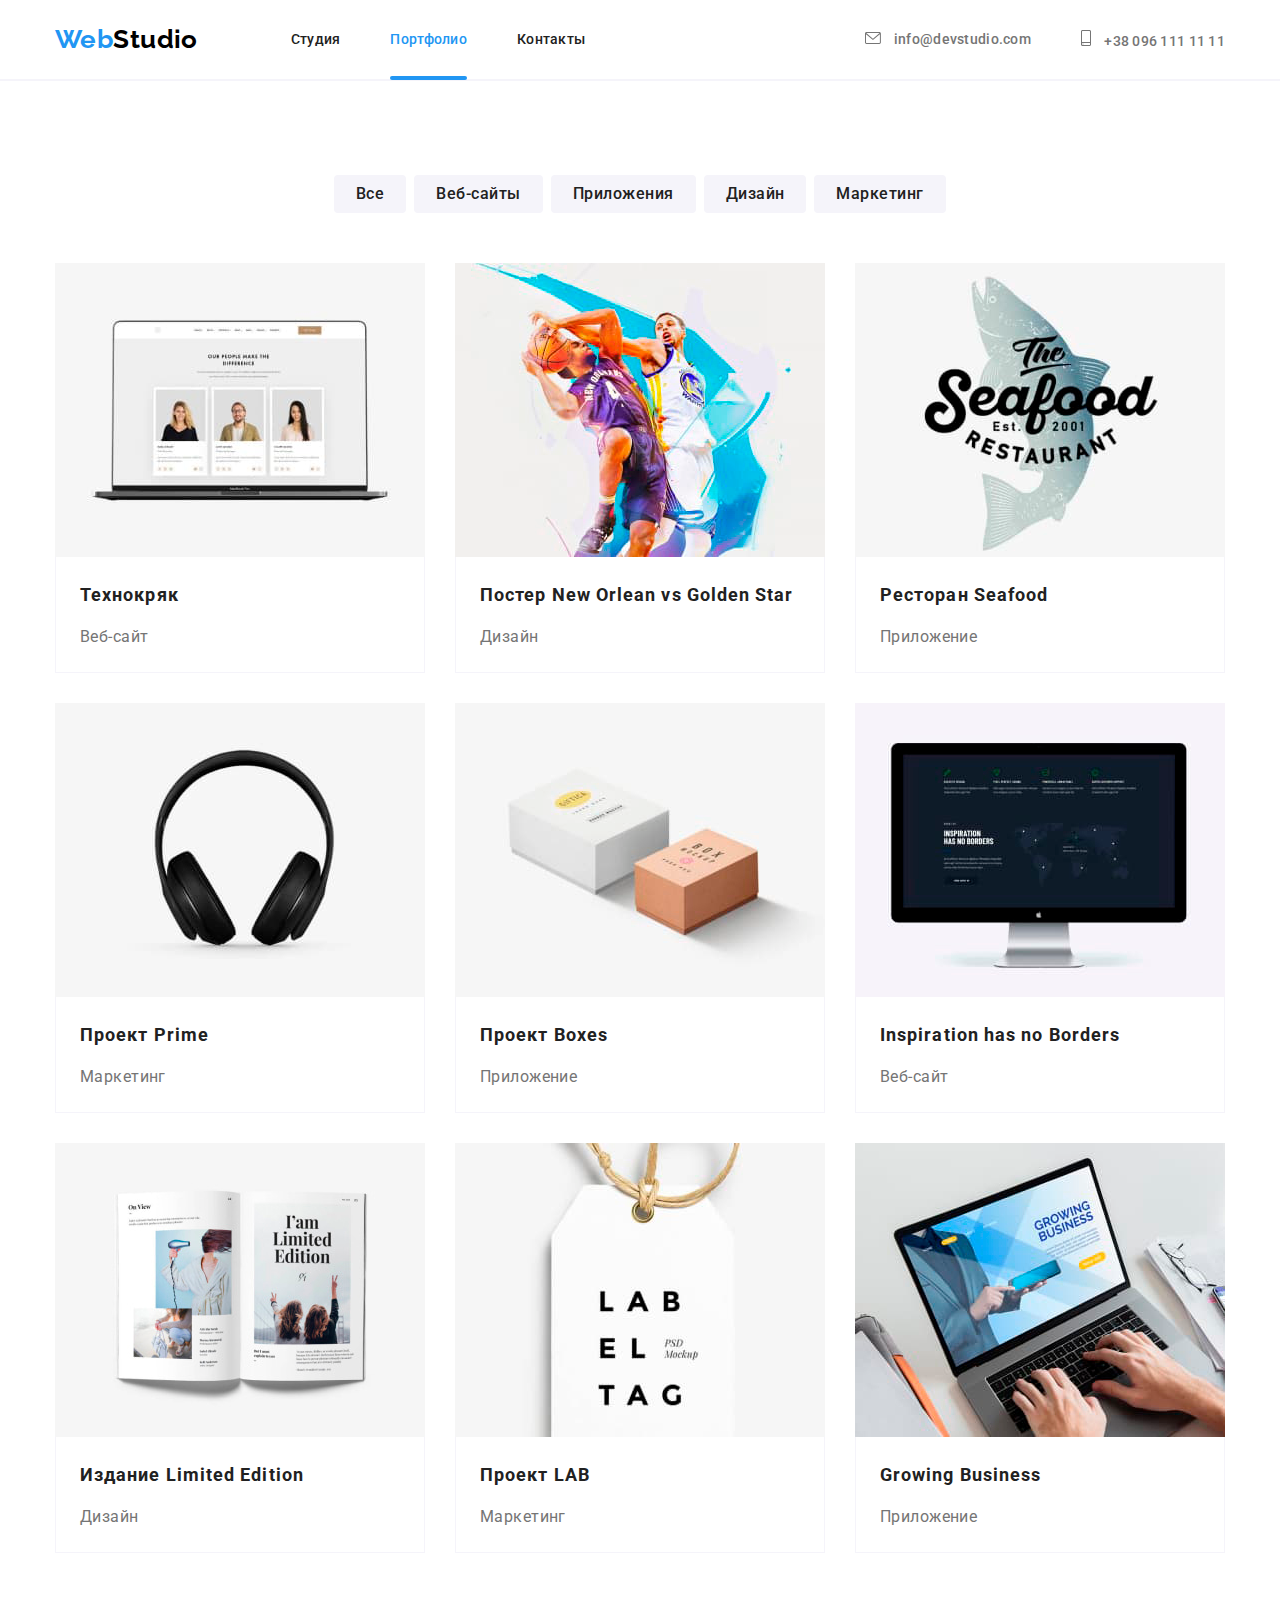
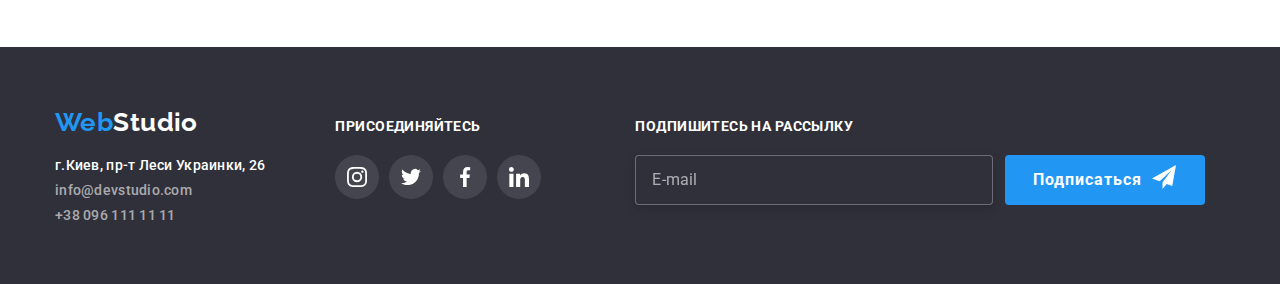
==== portfolio.html @ be06fb8c "end6-start7" ====
<!DOCTYPE html>
<html lang="ru">
<head>
    <meta charset="UTF-8">
    <meta http-equiv="X-UA-Compatible" content="IE=edge">
    <meta name="viewport" content="width=device-width, initial-scale=1.0">
    <title>WebStudio</title>
    <link rel="stylesheet"
        href="https://fonts.googleapis.com/css2?family=Raleway:wght@700&family=Roboto:wght@400;500;700;900&display=swap">
    <link rel="stylesheet"
        href="https://cdnjs.cloudflare.com/ajax/libs/modern-normalize/1.1.0/modern-normalize.min.css">
    <link rel="stylesheet" href="./css/styles.css">
</head>

<body>
    <header class="page-header">
        <div class="main-nav">
            <nav>
                <!--Логотип-->
                <a class="logo" lang="en" href="/"><span>Web</span>Studio</a>
                <!--Меню-->
                <ul class="site-nav">
                    <li class="nav-item"><a href="./index.html" class="link">Студия</a></li>
                    <li class="nav-item"><a href="" class="link current">Портфолио</a></li>
                    <li class="nav-item"><a href="" class="link">Контакты</a></li>
                </ul>
            </nav>
            <!--Контакты-->
            <ul class="contact nav">
                <li class="item">
                    <a lang="en" href="mailto:info@devstudio.com" class="link">
                        <svg class="header-icon">
                            <use href="./images/icons.svg#icon-envelope"></use>
    
                        </svg>
                        info@devstudio.com
                    </a>
                </li>
                <li class="item">
                    <a href="tel:+380961111111" class="link">
                        <svg class="header-icon tel">
                            <use href="./images/icons.svg#icon-smartphone"></use>
                        </svg>
                        +38 096 111 11 11
                    </a>
                </li>
            </ul>
        </div>
    </header>

    <main>
        <h1 class="visually-hidden">Наши проекты</h1>
        <!--Кнопки фильтра-->
        <section class="section" >
            <div class="container">  
                <ul class="filter">
                    <li class="filter-item"><button type="button" class="button secondary">Все</button></li>
                    <li class="filter-item"><button type="button" class="button secondary">Веб-сайты</button></li>
                    <li class="filter-item"><button type="button" class="button secondary">Приложения</button></li>
                    <li class="filter-item"><button type="button" class="button secondary">Дизайн</button></li>
                    <li class="filter-item"><button type="button" class="button secondary">Маркетинг</button></li>
                </ul>
                
            <!--Портфолио-->
                    <ul class="portfolio">
                        <li class="portfolio-item">
                            <a class="card-link">
                                <div class="portfolio-thumb">
                                    <img src="./images/img-card-people.jpg" alt="Ноутбук с фотографиями" width="370">
                                    <p class="backdrop-text">Технокряк это современная площадка распространения коронавируса. Компании используют эту платформу для цифрового
                                    шпионажа и атак на защищённые сервера конкурентов.</p>
                                </div>
                                <div class="portfolio-meta">
                                    <h2>Технокряк</h2>
                                    <p class="meta-text">Веб-сайт</p>
                                </div>
                            </a>
                        </li>
                        <li class="portfolio-item">
                            <a class="card-link">
                                <div class="portfolio-thumb">
                                    <img src="./images/img-card-sport.jpg" alt="Постер с баскетболистами" width="370">
                                    <p class="backdrop-text">Технокряк это современная площадка распространения коронавируса. Компании используют эту
                                        платформу для цифрового
                                        шпионажа и атак на защищённые сервера конкурентов.</p>
                                </div>
                                <div class="portfolio-meta">
                                    <h2>Постер New Orlean vs Golden Star</h2>
                                    <p class="meta-text">Дизайн</p>
                                </div>
                            </a>
                        </li>
                        <li class="portfolio-item">
                            <a class="card-link">
                                <div class="portfolio-thumb">
                                    <img src="./images/img-card-fish.jpg" alt="Крупная рыба" width="370">
                                    <p class="backdrop-text">Технокряк это современная площадка распространения коронавируса. Компании
                                        используют эту
                                        платформу для цифрового
                                        шпионажа и атак на защищённые сервера конкурентов.</p>
                                </div>
                                <div class="portfolio-meta">
                                    <h2>Ресторан Seafood</h2>
                                    <p class="meta-text">Приложение</p>
                                </div>
                            </a>
                        </li>
                        <li class="portfolio-item">
                            <a class="card-link">
                                <div class="portfolio-thumb">
                                    <img src="./images/img-card-headphones.jpg" alt="Наушники" width="370">
                                    <p class="backdrop-text">Технокряк это современная площадка распространения коронавируса. Компании
                                        используют эту
                                        платформу для цифрового
                                        шпионажа и атак на защищённые сервера конкурентов.</p>
                                </div>
                                <div class="portfolio-meta">
                                    <h2>Проект Prime</h2>
                                    <p class="meta-text">Маркетинг</p>
                                </div>
                            </a>
                        </li>
                        <li class="portfolio-item">
                            <a class="card-link">
                                <div class="portfolio-thumb">
                                    <img src="./images/img-card-box.jpg" alt="Две коробки" width="370">
                                    <p class="backdrop-text">Технокряк это современная площадка распространения коронавируса. Компании
                                        используют эту
                                        платформу для цифрового
                                        шпионажа и атак на защищённые сервера конкурентов.</p>
                                </div>
                                <div class="portfolio-meta">
                                    <h2>Проект Boxes</h2>
                                    <p class="meta-text">Приложение</p>
                                </div>
                            </a>
                        </li>
                        <li class="portfolio-item">
                            <a class="card-link">
                                <div class="portfolio-thumb">
                                    <img src="./images/img-card-monitor.jpg" alt="Монитор" width="370">
                                    <p class="backdrop-text">Технокряк это современная площадка распространения коронавируса. Компании
                                        используют эту
                                        платформу для цифрового
                                        шпионажа и атак на защищённые сервера конкурентов.</p>
                                </div>
                                <div class="portfolio-meta">
                                    <h2>Inspiration has no Borders</h2>
                                    <p class="meta-text">Веб-сайт</p>
                                </div>
                            </a>
                        </li>
                        <li class="portfolio-item">
                            <a class="card-link">
                                <div class="portfolio-thumb">
                                    <img src="./images/img-card-book.jpg" alt="Открытый журнал" width="370">
                                    <p class="backdrop-text">Технокряк это современная площадка распространения коронавируса. Компании
                                        используют эту
                                        платформу для цифрового
                                        шпионажа и атак на защищённые сервера конкурентов.</p>
                                </div>
                                <div class="portfolio-meta">
                                    <h2>Издание Limited Edition</h2>
                                    <p class="meta-text">Дизайн</p>
                                </div>
                            </a>
                        </li>
                        <li class="portfolio-item">
                            <a class="card-link">
                                <div class="portfolio-thumb">
                                    <img src="./images/img-card-label.jpg" alt="Ярлык-бирка" width="370">
                                    <p class="backdrop-text">Технокряк это современная площадка распространения коронавируса. Компании
                                        используют эту
                                        платформу для цифрового
                                        шпионажа и атак на защищённые сервера конкурентов.</p>
                                </div>
                                <div class="portfolio-meta">
                                    <h2>Проект LAB</h2>
                                    <p class="meta-text">Маркетинг</p>
                                </div>
                            </a>
                        </li>
                        <li class="portfolio-item">
                            <a class="card-link">
                                <div class="portfolio-thumb">
                                    <img src="./images/img-card-laptop.jpg" alt="Ноутбук" width="370">
                                    <p class="backdrop-text">Технокряк это современная площадка распространения коронавируса. Компании
                                        используют эту
                                        платформу для цифрового
                                        шпионажа и атак на защищённые сервера конкурентов.</p>
                                </div>
                                <div class="portfolio-meta">
                                    <h2>Growing Business</h2>
                                    <p class="meta-text">Приложение</p>
                                </div>
                            </a>
                        </li>
                    </ul>
                </div>
            </section>
    </main>
    <!--Footer-->
    <footer>
        <!--Адрес и контакты-->
        <div class="footer-section">
            <div class="footer-contacts">
                <a lang="en" href="/" class="logo"><span>Web</span>Studio</a>
                <address>
                    <ul class="contact">
                        <li class="contact-item list"><a href="https://goo.gl/maps/WRn2uAey1RiogSLi9" class="link address"
                                target="_blank" rel="noopener noreferrer">г.Киев, пр-т Леси Украинки, 26</a></li>
                        <li class="contact-item list"><a lang="en" href="mailto:info@devstudio.com"
                                class="link contact">info@devstudio.com</a></li>
                        <li class="contact-item list"><a href="tel:+380961111111" class="link contact">+38 096 111 11 11</a>
                        </li>
                    </ul>
                </address>
            </div>
    
            <div class="footer-join">
                <p class="join-title">Присоединяйтесь</p>
                <ul class="join-social-buttons">
    
                    <li><a href="https://www.instagram.com" target="_blank" rel="noopener noreferrer"
                            class="join-social-button">
                            <svg class="join-social-icon">
                                <use href="./images/icons.svg#icon-instagram"></use>
                            </svg>
                        </a>
                    </li>
    
                    <li>
                        <a href="https://twitter.com" target="_blank" rel="noopener noreferrer" class="join-social-button">
                            <svg class="join-social-icon">
                                <use href="./images/icons.svg#icon-twitter"></use>
                            </svg>
                        </a>
                    </li>
    
                    <li>
                        <a href="https://www.facebook.com" target="_blank" rel="noopener noreferrer"
                            class="join-social-button">
                            <svg class="join-social-icon">
                                <use href="./images/icons.svg#icon-facebook"></use>
                            </svg>
                        </a>
                    </li>
    
                    <li>
                        <a href="https://www.linkedin.com/" target="_blank" rel="noopener noreferrer"
                            class="join-social-button">
                            <svg class="join-social-icon">
                                <use href="./images/icons.svg#icon-linkedin"></use>
                            </svg>
                        </a>
                    </li>
    
                </ul>
            </div>
            <div class="form-subscription">
                <label for="subscription" class="subscription-text">Подпишитесь на рассылку</label>
                <input type="email" id="subscription" name="subscription" placeholder="E-mail" class="subscription-input" />
                <button type="submit" class="button primary button-subscription">Подписаться
                    <svg class="send-icon" width="24" height="24">
                        <use href="./images/icons.svg#icon-icon-send"></use>
                    </svg>
                </button>
            </div>
    
        </div>
    </footer>

</body>

</html>
---- css/styles.css ----
:root {
    --primary-text-color: #757575;
    --title-text-color: #212121;
    --accent-color: #2196f3;
    --accent-white-color: #ffffff;
    --button-bg: #f5f4fa;
    --footer-bg: #2f303a;
    --address-color: rgba(255, 255, 255, 0.6);
    --header-bg: #ffffff;
    --social-btn: #afb1b8;
}

/*-----------Утилиты---------*/

.visually-hidden {
    position: absolute;
    width: 1px;
    height: 1px;
    margin: -1px;
    border: 0;
    padding: 0;
    white-space: nowrap;
    clip-path: inset(100%);
    clip: rect(0 0 0 0);
    overflow: hidden;
}

ul {
    list-style: none;
    margin: 0;
    padding: 0;
}

h1,
h2,
h3,
p {
    margin: 0;
    padding: 0;
}

img {
    display: block;
    max-width: 100%;
}

/*---------Общие-------------*/

body {
    background: var(--accent-white-color);
    color: var(--primary-text-color);
    font-family: Roboto, sans-serif;
    letter-spacing: 0.03em;
    font-size: 14px;
    line-height: 1.71;
}

.page-header {
    background-color: var(--header-bg);
    padding-top: 24px;
    padding-bottom: 24px;

    border-bottom: 2px solid var(--button-bg);
}

.container {
    width: 1200px;
    padding-left: 15px;
    padding-right: 15px;
    margin-left: auto;
    margin-right: auto;
}
.section {
    padding-top: 94px;
    padding-bottom: 94px;
}
.section-title {
    color: var(--title-text-color);
    font-size: 36px;
    line-height: 1.17;
    text-align: center;

    margin-bottom: 50px;
}
.current::after {
    position: absolute;
    bottom: -32px;

    content: '';
    display: block;
    width: 100%;
    height: 4px;
    border-radius: 2px;
    background-color: var(--accent-color);
}

/**-----------Лого---------------**/

.logo {
    display: inline-block;
    color: #000000;
    font-family: Raleway, sans-serif;
    font-weight: 700;
    font-size: 26px;
    line-height: 1.2;
    text-decoration: none;

    transition-property: color;
    transition-duration: 250ms;
    transition-timing-function: cubic-bezier(0.4, 0, 0.2, 1);
}

.logo:hover,
.logo:focus,
.logo span {
    color: var(--accent-color);
}

footer .logo {
    color: var(--accent-white-color);
    padding-bottom: 0;
    padding-top: 0;
    margin-bottom: 20px;
}

/**------------------Меню----------------**/
.main-nav {
    display: flex;
    width: 1200px;
    padding-left: 15px;
    padding-right: 15px;
    margin-left: auto;
    margin-right: auto;
}

.link {
    display: block;
    font-weight: 500;
    line-height: 1.14;
    letter-spacing: 0.02em;
    text-decoration: none;
    position: relative;
    transition: color 250ms cubic-bezier(0.4, 0, 0.2, 1),
        background-color 250ms cubic-bezier(0.4, 0, 0.2, 1);
}

.header-button {
    padding: 0;
    margin: 0;
    border: none;
    margin-right: 10px;
    background-color: transparent;
    cursor: pointer;
}
.header-icon {
    display: inline-block;
    cursor: pointer;
    margin-right: 10px;
    width: 16px;
    height: 12px;
    fill: var(--primary-text-color);
    transition-property: fill;
    transition-duration: 250ms;
    transition-timing-function: cubic-bezier(0.4, 0, 0.2, 1);
}

.header-icon.tel {
    width: 10px;
    height: 16px;
}

.header-icon:hover,
.header-icon:focus,
.contact .link:focus .header-icon,
.contact .link:hover .header-icon {
    fill: var(--accent-color);
}

nav {
    display: flex;
    align-items: center;
}

.site-nav {
    display: flex;
    margin-left: 93px;
}

.site-nav .link {
    color: var(--title-text-color);
}

.nav-item {
    margin-right: 50px;
}
.nav-item:last-child {
    margin-right: 0;
}

.site-nav {
    margin-right: 93px;
}

.site-nav .link.current,
.site-nav .link:hover,
.site-nav .link:focus {
    color: var(--accent-color);
}

/**-----------Контакты--------------------**/

.contact.nav {
    display: flex;
    margin-left: auto;
    align-items: center;
}

.contact.nav .link {
    display: block;
    color: var(--primary-text-color);
}

.contact .item + .item,
.benefits .item + .item {
    margin-left: 50px;
}

.contact .link:hover,
.contact .link:focus {
    color: var(--accent-color);
}

address .link.address {
    color: var(--accent-white-color);
    font-style: normal;
}

address .contact-item.list {
    margin-bottom: 9px;
    margin-top: 0;
    font-style: normal;
}

address .contact-item.list:last-child {
    margin-bottom: 0;
}

.link.contact {
    color: var(--address-color);
}
/**-------------------Hero------------------**/

.hero {
    min-height: 600px;
    background-image: linear-gradient(to right, rgba(47, 48, 58, 0.4), rgba(47, 48, 58, 0.4)),
        url(../images/hero.jpg);
    margin-left: auto;
    margin-right: auto;
    background-color: var(--footer-bg);
    padding-top: 200px;
    padding-bottom: 200px;
    max-width: 1600px;
    background-size: cover;
}

.hero h1 {
    text-transform: uppercase;
    color: var(--accent-white-color);
    font-weight: 900;
    font-size: 44px;
    line-height: 1.36;
    letter-spacing: 0.06em;
    margin-bottom: 30px;
    margin-left: auto;
    margin-right: auto;
    text-align: center;
}

/**-----------------Button-------------------**/
.button {
    display: block;
    border: none;
    background-color: var(--accent-color);
    color: var(--accent-white-color);
    font-family: inherit;
    font-weight: 700;
    font-size: 16px;
    line-height: 1.87;
    letter-spacing: 0.06em;
    cursor: pointer;
    border-radius: 4px;
    padding: 10px 32px;
    transition: color 250ms cubic-bezier(0.4, 0, 0.2, 1),
        background-color 250ms cubic-bezier(0.4, 0, 0.2, 1),
        box-shadow 250ms cubic-bezier(0.4, 0, 0.2, 1);
}

.button.secondary {
    background-color: var(--button-bg);
    color: var(--title-text-color);
    font-weight: 500;
    line-height: 1.62;
    letter-spacing: 0.03em;
    padding: 6px 22px;
}

.button.primary {
    justify-content: center;
    align-items: center;
    margin-right: auto;
    margin-left: auto;
}

.button.primary,
.button.secondary:hover,
.button.secondary:focus {
    background-color: var(--accent-color);
    color: var(--accent-white-color);
}

.button.primary:hover,
.button.primary:focus {
    background-color: #188ce8;
    box-shadow: 0px 4px 4px rgba(0, 0, 0, 0.15);
}

.button.secondary:hover,
.button.secondary:focus {
    box-shadow: 0px 4px 4px rgba(0, 0, 0, 0.25);
}

.filter {
    display: flex;
}

/**Преимущества нашей компании**/

.benefits {
    display: flex;
}

.benefits .item {
    width: 270px;
}
.benefits .item + .item {
    margin-left: 30px;
}
.benefits-title {
    color: var(--title-text-color);
    font-weight: 700;
    line-height: 1.14;
    text-transform: uppercase;
    margin-bottom: 10px;
}
.benefits-icon {
    width: 70px;
    height: 70px;
}
.button-icon {
    display: flex;
    justify-content: center;
    align-items: center;
    padding: 0;
    border: none;
    width: 270px;
    height: 120px;
    border-radius: 4px;
    background-color: var(--button-bg);
    margin-bottom: 30px;
}

/*--------Секция Чем мы занимаемся------*/

.work {
    padding-top: 0;
}

.works {
    display: flex;
}

.works .item + .item {
    margin-left: 30px;
}
.work-position {
    position: relative;
}
.work-title {
    position: absolute;

    color: var(--accent-white-color);
    font-weight: 700;
    line-height: 1.14;
    text-transform: uppercase;

    background-color: rgba(47, 48, 58, 0.8);
    padding-top: 27px;
    padding-bottom: 27px;
    width: 100%;

    text-align: center;
    bottom: 0;
    left: 0;
}

/**Секция наша команда**/

.team {
    background-color: var(--button-bg);
}

.card {
    margin-right: 30px;
    width: 270px;
    background: #ffffff;
    text-align: center;
    border-radius: 0px 0px 4px 4px;
    box-shadow: 0px 1px 3px rgba(0, 0, 0, 0.12), 0px 1px 1px rgba(0, 0, 0, 0.14),
        0px 2px 1px rgba(0, 0, 0, 0.2);
}

.card:last-child {
    margin-right: 0;
}

.our-team-list {
    display: flex;
    font-size: 16px;
    line-height: 1.9;
}

.card h3 {
    color: var(--title-text-color);
    font-weight: 500;
    margin-top: 30px;
    margin-bottom: 10px;
}
.team-prof {
    margin-bottom: 16px;
}
.social-buttons {
    display: flex;
    padding: 0 32px 30px 32px;
    justify-content: space-between;
}

.social-icon {
    padding: 0;
    cursor: pointer;
    width: 20px;
    height: 20px;
    fill: var(--social-btn);
}
.social-button {
    cursor: pointer;
    padding: 12px;
    display: flex;
    justify-content: space-between;
    width: 44px;
    height: 44px;
    border-radius: 50%;
    border: none;
    background-color: var(--accent-white-color);
    transition-property: background-color fill;
    transition-duration: 250ms;
    transition-timing-function: cubic-bezier(0.4, 0, 0.2, 1);
}

.social-button:hover,
.social-button:focus {
    background-color: var(--accent-color);
}

.social-button:hover .social-icon,
.social-button:focus .social-icon {
    fill: var(--accent-white-color);
}

/**--------------Portfolio-------------------**/

.portfolio h2 {
    color: var(--title-text-color);
    font-weight: 700;
    font-size: 18px;
    line-height: 2;
    letter-spacing: 0.06em;
    margin-bottom: 9px;
}
.portfolio p {
    font-size: 16px;
    line-height: 1.87;
}
.meta-text {
    color: var(--primary-text-color);
}
.portfolio-meta {
    padding: 20px 24px;
    border-bottom: 1px solid var(--button-bg);
    border-right: 1px solid var(--button-bg);
    border-left: 1px solid var(--button-bg);
}
.portfolio-thumb {
    position: relative;
    overflow: hidden;
}

.backdrop-text {
    position: absolute;
    opacity: 0;
    bottom: 0;
    width: 100%;
    height: 100%;
    color: var(--accent-white-color);
    margin: 0;
    padding: 63px 24px;
    background-color: rgba(33, 150, 243, 0.9);
    transform: translateY(100%);
    transition: transform 400ms cubic-bezier(0.4, 0, 0.2, 1),
        opacity 500ms cubic-bezier(0.4, 0, 0.2, 1);
}

.card-link:hover .backdrop-text,
.card-link:focus .backdrop-text {
    opacity: 1;
    transform: translateY(0%);
}

.filter {
    margin-right: auto;
    margin-left: auto;
    width: 612px;
    display: flex;
    margin-bottom: 50px;
}

.filter-item + .filter-item {
    margin-left: 8px;
}

.portfolio {
    display: flex;
    flex-wrap: wrap;
}

.portfolio-item {
    width: 370px;
    margin-right: 30px;
    margin-top: 30px;
}
.portfolio-item:nth-child(3n) {
    margin-right: 0;
}
.portfolio-item:nth-child(-n + 3) {
    margin-top: 0;
}

.card-link {
    display: block;
    transition: box-shadow 250ms cubic-bezier(0.4, 0, 0.2, 1);
}

.card-link:hover,
.card-link:focus {
    cursor: pointer;
    box-shadow: 0px 1px 1px rgba(0, 0, 0, 0.12), 0px 4px 4px rgba(0, 0, 0, 0.06),
        1px 4px 6px rgba(0, 0, 0, 0.16);
}

/*----------------Footer-------------*/

.footer-section {
    display: flex;
    width: 1200px;
    padding-left: 15px;
    padding-right: 15px;

    margin-left: auto;
    margin-right: auto;
}

footer {
    background-color: var(--footer-bg);
    padding-bottom: 60px;
    padding-top: 60px;
}

.footer-contacts {
    margin-right: 70px;
}

.footer-join {
    padding-top: 12px;
}
.join-title {
    font-weight: 700;
    line-height: 1.14;
    text-transform: uppercase;
    color: var(--accent-white-color);

    margin-bottom: 20px;
}
.join-social-buttons {
    display: flex;
    width: 206px;
    justify-content: space-between;
}

.join-social-icon {
    padding: 0;
    cursor: pointer;
    width: 20px;
    height: 20px;
    fill: var(--accent-white-color);
}
.join-social-button {
    cursor: pointer;
    padding: 12px;
    display: flex;
    justify-content: space-between;
    width: 44px;
    height: 44px;
    border-radius: 50%;
    border: none;
    background-color: rgba(255, 255, 255, 0.1);
    transition: background-color 250ms cubic-bezier(0.4, 0, 0.2, 1);
}

.join-social-button:hover,
.join-social-button:focus {
    background-color: var(--accent-color);
}

.form-subscription {
    position: relative;
    display: flex;
    flex-direction: column;
    margin-left: 94px;
    padding-top: 12px;
}
.subscription-input {
    background-color: var(--footer-bg);
    width: 358px;
    height: 50px;
    padding: 15px 16px;
    margin: 0;
    border: 1px solid rgba(255, 255, 255, 0.3);
    filter: drop-shadow(0px 4px 4px rgba(0, 0, 0, 0.15));
    border-radius: 4px;
    outline: none;
    color: var(--accent-white-color);
}

.subscription-text {
    padding: 0;
    margin: 0;
    margin-bottom: 20px;
    color: var(--accent-white-color);
    font-weight: 700;
    line-height: 1.14;
    text-transform: uppercase;
}
.subscription-input::placeholder {
    font-weight: 400;
    font-size: 16px;
    line-height: 1.25;
    letter-spacing: 0.01em;
    color: rgba(255, 255, 255, 0.6);
}
.button-subscription {
    position: relative;
    padding: 10px 28px;
    margin: 0;
    position: absolute;
    left: 370px;
    top: 48px;
    min-width: 200px;
    height: 50px;
    text-align: start;
}
.send-icon {
    position: absolute;
    margin-left: 10px;
}

/*--------------------Clients------------*/
.logo-clients {
    display: flex;

    justify-content: space-between;
}

.logo-icon {
    padding: 0;
    cursor: pointer;
    width: 106px;
    height: 60px;
    fill: var(--social-btn);
    transition: fill 250ms cubic-bezier(0.4, 0, 0.2, 1);
}
.logo-client {
    cursor: pointer;
    padding: 16px 32px;
    display: flex;
    justify-content: space-between;
    width: 170px;
    height: 92px;
    border: 1px solid var(--social-btn);
    border-radius: 4px;
    transition: border 250ms cubic-bezier(0.4, 0, 0.2, 1);
    background-color: var(--accent-white-color);
}

.logo-client:hover,
.logo-client:focus {
    border: 1px solid var(--accent-color);
}

.logo-client:hover .logo-icon,
.logo-client:focus .logo-icon {
    fill: var(--accent-color);
}

/* Modal */
.backdrop {
    position: fixed;

    opacity: 1;
    width: 100%;
    height: 100%;
    top: 0;
    left: 0;
    background-color: rgba(0, 0, 0, 0.2);
    transition: opacity 250ms cubic-bezier(0.4, 0, 0.2, 1);
}

.backdrop.is-hidden {
    opacity: 0;
    pointer-events: none;
}

.backdrop.is-hidden .modal {
    transform: translate(-50%, -50%) scale(1.5);
}

.modal {
    padding: 40px;
    position: absolute;
    width: 528px;
    background-color: var(--accent-white-color);
    top: 50%;
    left: 50%;
    box-shadow: 1px solid rgba(0, 0, 0, 0.1);
    border-radius: 4px;
    transform: translate(-50%, -50%) scale(1);
    transition: transform 550ms cubic-bezier(0.4, 0, 0.2, 1);
}

.cross-icon {
    padding: 0;

    width: 18px;
    height: 18px;
    fill: #000000;
}
.modal-button {
    position: absolute;
    right: 8px;
    top: 8px;
    cursor: pointer;
    display: flex;
    justify-content: center;
    align-items: center;
    width: 30px;
    height: 30px;
    border-radius: 50%;
    border: 1px solid rgba(0, 0, 0, 0.1);
    background-color: var(--accent-white-color);
    transition: fill 550ms cubic-bezier(0.4, 0, 0.2, 1);
}
.modal-text {
    font-style: normal;
    font-weight: bold;
    font-size: 20px;
    line-height: 1.15;
    text-align: center;
    letter-spacing: 0.03em;
    color: #212121;
    margin-bottom: 30px;
}

textarea {
    resize: none;
    height: 120px;
    width: 100%;
}
.form-field {
    position: relative;
    display: flex;
    flex-direction: column;
    margin-bottom: 28px;
}

.form-field:nth-child(4) {
    margin-bottom: 20px;
}

.form-input {
    margin: 0;
    padding: 0;
    padding: 11px 12px;
    padding-left: 42px;
    border: 1px solid rgba(33, 33, 33, 0.2);
    border-radius: 4px;
    transition: border 550ms cubic-bezier(0.4, 0, 0.2, 1);
}

.form-field label {
    position: absolute;
    transform-origin: left bottom;
    bottom: 100%;
    transform: translateY(-4px);
    margin: 0;
    padding: 0;
    font-weight: 400;
    font-size: 12px;
    line-height: 1.17;
    letter-spacing: 0.01em;
    color: var(--primary-text-color);
}
.form-field textarea {
    padding: 12px 16px;
    border: 1px solid rgba(33, 33, 33, 0.2);
    border-radius: 4px;
    transition: border 550ms cubic-bezier(0.4, 0, 0.2, 1);
}
.form-field textarea::placeholder {
    font-weight: 400;
    font-size: 12px;
    line-height: 1.17;
    letter-spacing: 0.01em;
    color: rgba(117, 117, 117, 0.5);
}
.modal-icon {
    position: absolute;
    top: 50%;
    left: 12px;
    transform: translateY(-50%);
    transition: fill 350ms cubic-bezier(0.4, 0, 0.2, 1);
}
.cross-icon:hover,
.form-input:hover + .modal-icon,
.form-input:focus + .modal-icon {
    fill: var(--accent-color);
}

textarea:focus,
textarea:hover,
.form-input:focus,
.form-input:hover {
    border: 1px solid var(--accent-color);
    outline: none;
}

.checkbox {
    appearance: none;
    position: absolute;
}
.checkbox-icon {
    display: block;
    width: 16px;
    height: 15px;
    border: 2px solid var(--title-text-color);
    border-radius: 2px;
    margin-right: 7px;
    margin-right: auto;
    margin-left: auto;
    transition: background-color 350ms cubic-bezier(0.4, 0, 0.2, 1),
        border-color 350ms cubic-bezier(0.4, 0, 0.2, 1);
}
.checkbox:checked + .checkbox-icon {
    border-color: var(--accent-color);
    background-color: var(--accent-color);
    background-image: url('../images/icon-check.svg');
    background-size: contain;
    background-origin: border-box;
}
.checkbox-label {
    display: flex;
    align-items: center;

    font-weight: 400;
    font-size: 14px;
    line-height: 1.71;
    letter-spacing: 0.03em;

    color: #757575;
}
.link-deal {
    margin-left: 4px;
    display: inline-block;
    font-weight: 400;
    font-size: 14px;
    line-height: 1.71;
    text-decoration-line: underline;
    color: var(--accent-color);
}
.modal-submit {
    margin-top: 30px;
    min-width: 200px;
}
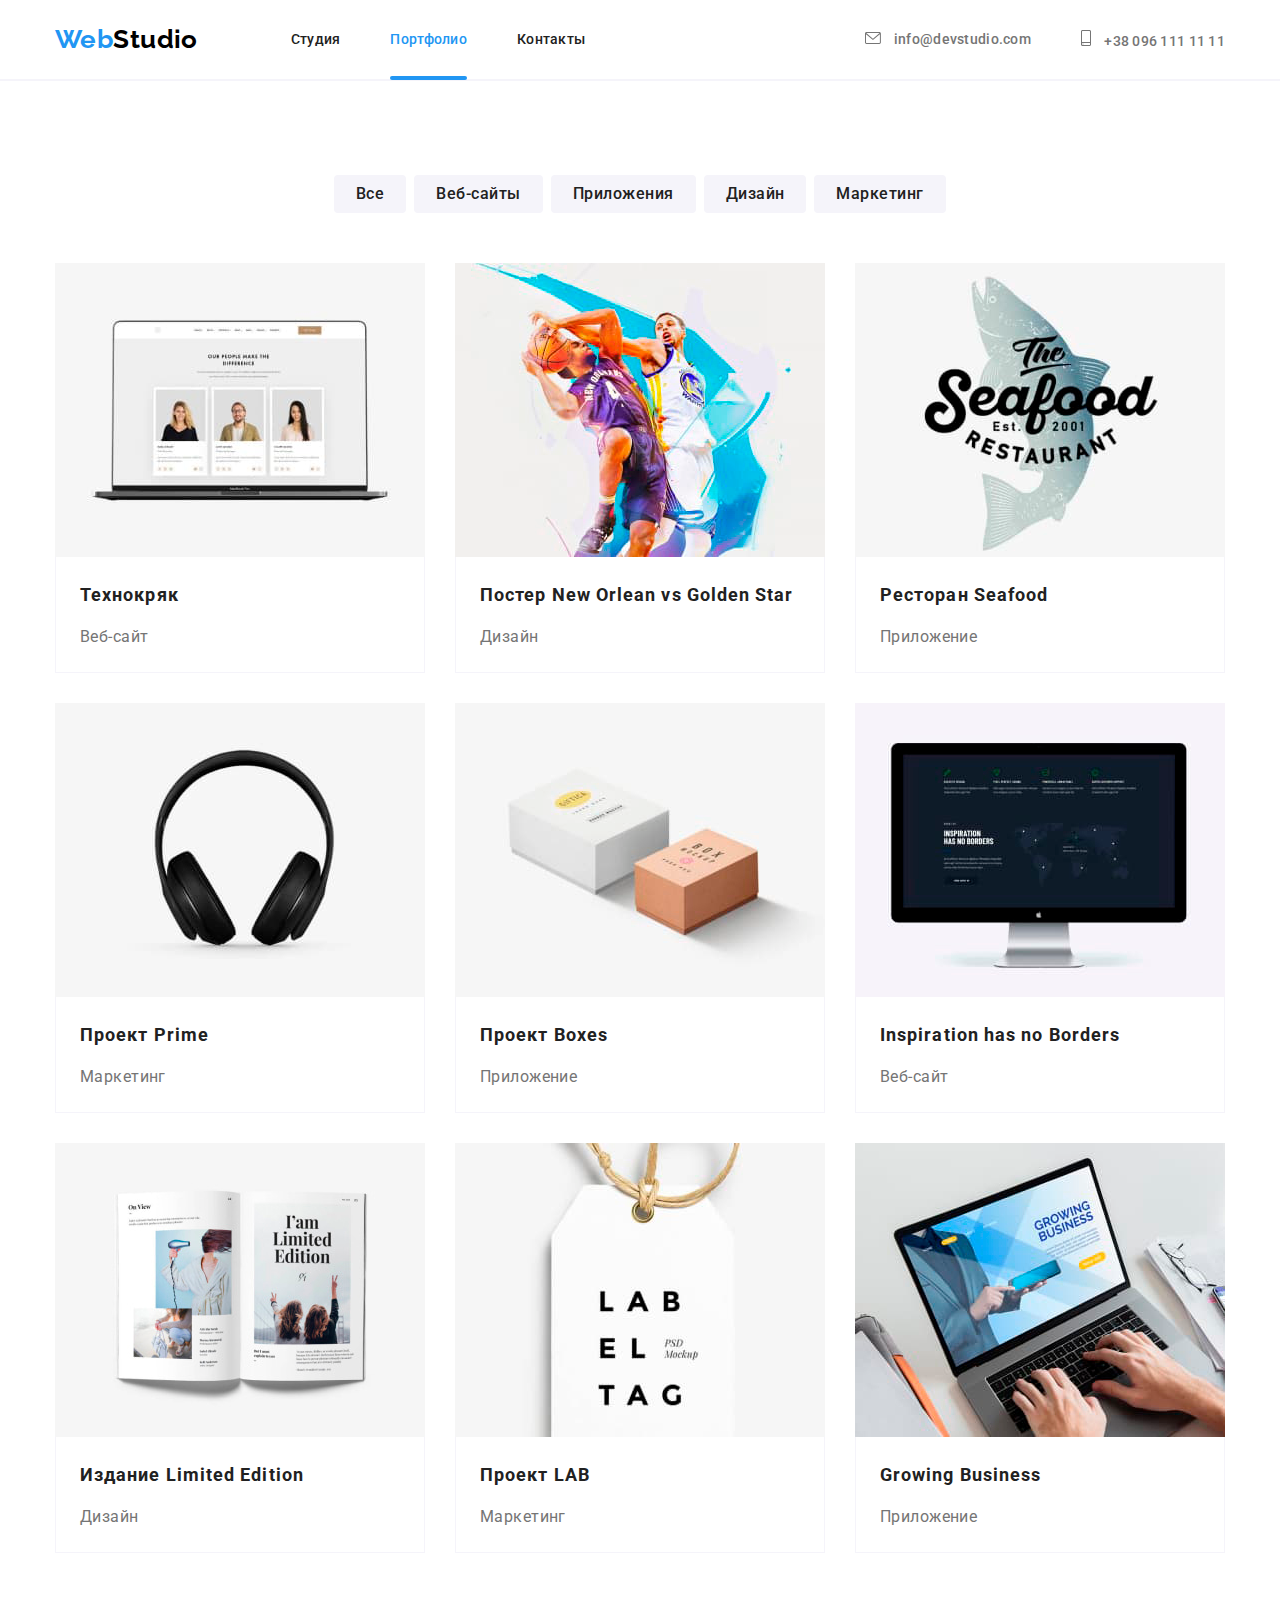
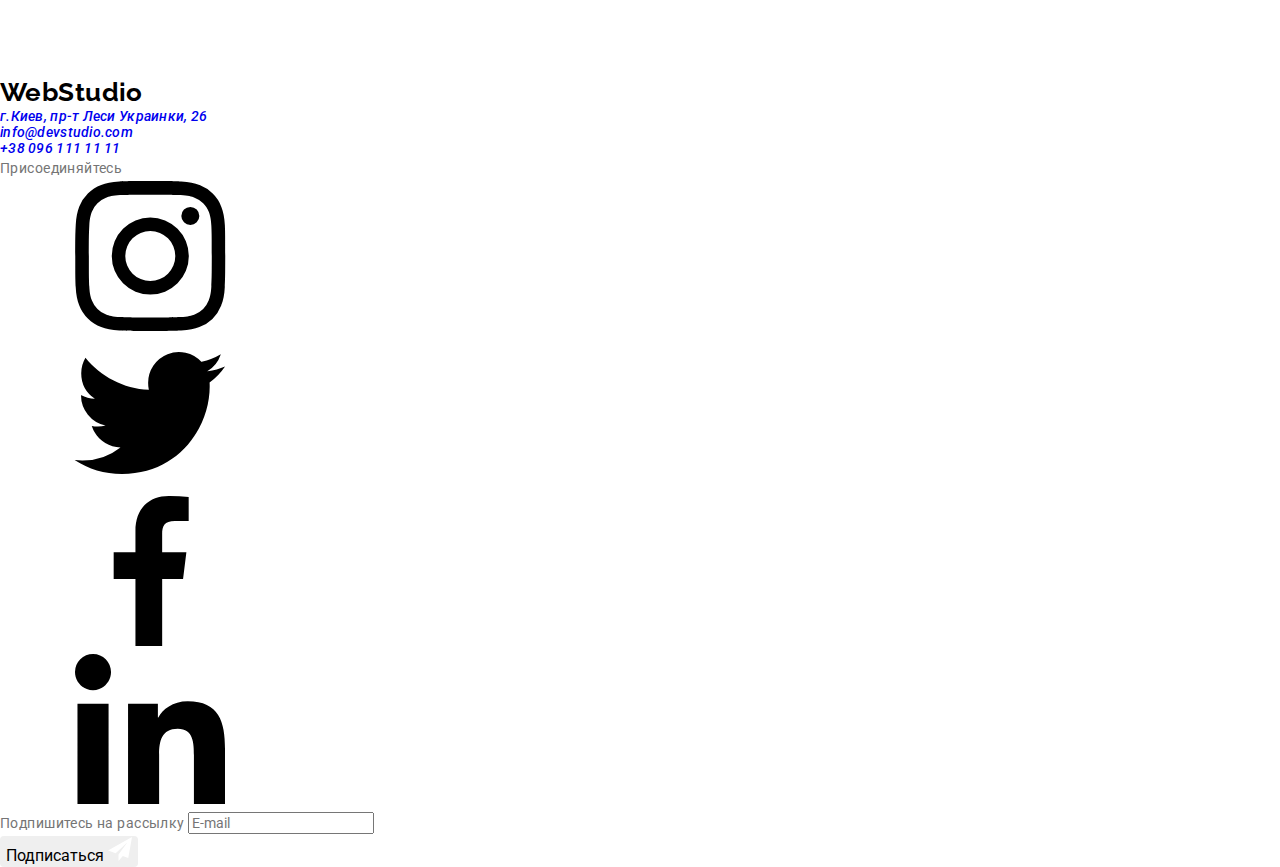
==== commit 50128fbe: "Change BEM" ====
--- a/portfolio.html
+++ b/portfolio.html
@@ -13,185 +13,186 @@
 </head>
 
 <body>
-    <header class="page-header">
-        <div class="main-nav">
-            <nav>
-                <!--Логотип-->
-                <a class="logo" lang="en" href="/"><span>Web</span>Studio</a>
-                <!--Меню-->
-                <ul class="site-nav">
-                    <li class="nav-item"><a href="./index.html" class="link">Студия</a></li>
-                    <li class="nav-item"><a href="" class="link current">Портфолио</a></li>
-                    <li class="nav-item"><a href="" class="link">Контакты</a></li>
-                </ul>
-            </nav>
-            <!--Контакты-->
-            <ul class="contact nav">
-                <li class="item">
-                    <a lang="en" href="mailto:info@devstudio.com" class="link">
-                        <svg class="header-icon">
-                            <use href="./images/icons.svg#icon-envelope"></use>
-    
-                        </svg>
-                        info@devstudio.com
-                    </a>
+<header class="page-header">
+    <div class="container container--flex">
+        <nav class="site-nav">
+            <!--Логотип-->
+            <a class="logo" lang="en" href="/"><span class="logo__part">Web</span>Studio</a>
+            <!--Меню-->
+            <ul class="site-nav__list">
+                <li class="site-nav__item"><a href="./" class="site-nav__link link">Студия</a>
                 </li>
-                <li class="item">
-                    <a href="tel:+380961111111" class="link">
-                        <svg class="header-icon tel">
-                            <use href="./images/icons.svg#icon-smartphone"></use>
-                        </svg>
-                        +38 096 111 11 11
-                    </a>
-                </li>
+                <li class="site-nav__item"><a href="./portfolio.html" class="site-nav__link site-nav__link--current link">Портфолио</a></li>
+                <li class="site-nav__item"><a href="" class="site-nav__link link">Контакты</a></li>
             </ul>
-        </div>
-    </header>
+        </nav>
+        <!--Контакты-->
+        <ul class="page-header__list">
+            <li class="page-header__item">
+                <a lang="en" href="mailto:info@devstudio.com" class="page-header__link link">
+                    <svg class="page-header__icon">
+                        <use href="./images/icons.svg#icon-envelope"></use>
+
+                    </svg>
+                    info@devstudio.com
+                </a>
+            </li>
+            <li class="page-header__item">
+                <a href="tel:+380961111111" class="page-header__link link">
+                    <svg class="page-header__icon page-header__icon--dimension">
+                        <use href="./images/icons.svg#icon-smartphone"></use>
+                    </svg>
+                    +38 096 111 11 11
+                </a>
+            </li>
+        </ul>
+    </div>
+</header>
 
     <main>
         <h1 class="visually-hidden">Наши проекты</h1>
         <!--Кнопки фильтра-->
         <section class="section" >
             <div class="container">  
-                <ul class="filter">
-                    <li class="filter-item"><button type="button" class="button secondary">Все</button></li>
-                    <li class="filter-item"><button type="button" class="button secondary">Веб-сайты</button></li>
-                    <li class="filter-item"><button type="button" class="button secondary">Приложения</button></li>
-                    <li class="filter-item"><button type="button" class="button secondary">Дизайн</button></li>
-                    <li class="filter-item"><button type="button" class="button secondary">Маркетинг</button></li>
+                <ul class="filter__list">
+                    <li class="filter__item"><button type="button" class="button portfolio__button">Все</button></li>
+                    <li class="filter__item"><button type="button" class="button portfolio__button">Веб-сайты</button></li>
+                    <li class="filter__item"><button type="button" class="button portfolio__button">Приложения</button></li>
+                    <li class="filter__item"><button type="button" class="button portfolio__button">Дизайн</button></li>
+                    <li class="filter__item"><button type="button" class="button portfolio__button">Маркетинг</button></li>
                 </ul>
                 
             <!--Портфолио-->
-                    <ul class="portfolio">
-                        <li class="portfolio-item">
-                            <a class="card-link">
-                                <div class="portfolio-thumb">
+                    <ul class="portfolio__list">
+                        <li class="portfolio__item">
+                            <a class="portfolio__link">
+                                <div class="portfolio__wrapp">
                                     <img src="./images/img-card-people.jpg" alt="Ноутбук с фотографиями" width="370">
-                                    <p class="backdrop-text">Технокряк это современная площадка распространения коронавируса. Компании используют эту платформу для цифрового
+                                    <p class="portfolio__backdrop">Технокряк это современная площадка распространения коронавируса. Компании используют эту платформу для цифрового
                                     шпионажа и атак на защищённые сервера конкурентов.</p>
                                 </div>
-                                <div class="portfolio-meta">
-                                    <h2>Технокряк</h2>
-                                    <p class="meta-text">Веб-сайт</p>
-                                </div>
-                            </a>
-                        </li>
-                        <li class="portfolio-item">
-                            <a class="card-link">
-                                <div class="portfolio-thumb">
+                                <div class="portfolio__meta">
+                                    <h2 class="portfolio__title">Технокряк</h2>
+                                    <p class="portfolio__text">Веб-сайт</p>
+                                </div>
+                            </a>
+                        </li>
+                        <li class="portfolio__item">
+                            <a class="portfolio__link">
+                                <div class="portfolio__wrapp">
                                     <img src="./images/img-card-sport.jpg" alt="Постер с баскетболистами" width="370">
-                                    <p class="backdrop-text">Технокряк это современная площадка распространения коронавируса. Компании используют эту
-                                        платформу для цифрового
-                                        шпионажа и атак на защищённые сервера конкурентов.</p>
-                                </div>
-                                <div class="portfolio-meta">
-                                    <h2>Постер New Orlean vs Golden Star</h2>
-                                    <p class="meta-text">Дизайн</p>
-                                </div>
-                            </a>
-                        </li>
-                        <li class="portfolio-item">
-                            <a class="card-link">
-                                <div class="portfolio-thumb">
+                                    <p class="portfolio__backdrop">Технокряк это современная площадка распространения коронавируса. Компании используют эту
+                                        платформу для цифрового
+                                        шпионажа и атак на защищённые сервера конкурентов.</p>
+                                </div>
+                                <div class="portfolio__meta">
+                                    <h2 class="portfolio__title">Постер New Orlean vs Golden Star</h2>
+                                    <p class="portfolio__text">Дизайн</p>
+                                </div>
+                            </a>
+                        </li>
+                        <li class="portfolio__item">
+                            <a class="portfolio__link">
+                                <div class="portfolio__wrapp">
                                     <img src="./images/img-card-fish.jpg" alt="Крупная рыба" width="370">
-                                    <p class="backdrop-text">Технокряк это современная площадка распространения коронавируса. Компании
-                                        используют эту
-                                        платформу для цифрового
-                                        шпионажа и атак на защищённые сервера конкурентов.</p>
-                                </div>
-                                <div class="portfolio-meta">
-                                    <h2>Ресторан Seafood</h2>
-                                    <p class="meta-text">Приложение</p>
-                                </div>
-                            </a>
-                        </li>
-                        <li class="portfolio-item">
-                            <a class="card-link">
-                                <div class="portfolio-thumb">
+                                    <p class="portfolio__backdrop">Технокряк это современная площадка распространения коронавируса. Компании
+                                        используют эту
+                                        платформу для цифрового
+                                        шпионажа и атак на защищённые сервера конкурентов.</p>
+                                </div>
+                                <div class="portfolio__meta">
+                                    <h2 class="portfolio__title">Ресторан Seafood</h2>
+                                    <p class="portfolio__text">Приложение</p>
+                                </div>
+                            </a>
+                        </li>
+                        <li class="portfolio__item">
+                            <a class="portfolio__link">
+                                <div class="portfolio__wrapp">
                                     <img src="./images/img-card-headphones.jpg" alt="Наушники" width="370">
-                                    <p class="backdrop-text">Технокряк это современная площадка распространения коронавируса. Компании
-                                        используют эту
-                                        платформу для цифрового
-                                        шпионажа и атак на защищённые сервера конкурентов.</p>
-                                </div>
-                                <div class="portfolio-meta">
-                                    <h2>Проект Prime</h2>
-                                    <p class="meta-text">Маркетинг</p>
-                                </div>
-                            </a>
-                        </li>
-                        <li class="portfolio-item">
-                            <a class="card-link">
-                                <div class="portfolio-thumb">
+                                    <p class="portfolio__backdrop">Технокряк это современная площадка распространения коронавируса. Компании
+                                        используют эту
+                                        платформу для цифрового
+                                        шпионажа и атак на защищённые сервера конкурентов.</p>
+                                </div>
+                                <div class="portfolio__meta">
+                                    <h2 class="portfolio__title">Проект Prime</h2>
+                                    <p class="portfolio__text">Маркетинг</p>
+                                </div>
+                            </a>
+                        </li>
+                        <li class="portfolio__item">
+                            <a class="portfolio__link">
+                                <div class="portfolio__wrapp">
                                     <img src="./images/img-card-box.jpg" alt="Две коробки" width="370">
-                                    <p class="backdrop-text">Технокряк это современная площадка распространения коронавируса. Компании
-                                        используют эту
-                                        платформу для цифрового
-                                        шпионажа и атак на защищённые сервера конкурентов.</p>
-                                </div>
-                                <div class="portfolio-meta">
-                                    <h2>Проект Boxes</h2>
-                                    <p class="meta-text">Приложение</p>
-                                </div>
-                            </a>
-                        </li>
-                        <li class="portfolio-item">
-                            <a class="card-link">
-                                <div class="portfolio-thumb">
+                                    <p class="portfolio__backdrop">Технокряк это современная площадка распространения коронавируса. Компании
+                                        используют эту
+                                        платформу для цифрового
+                                        шпионажа и атак на защищённые сервера конкурентов.</p>
+                                </div>
+                                <div class="portfolio__meta">
+                                    <h2 class="portfolio__title">Проект Boxes</h2>
+                                    <p class="portfolio__text">Приложение</p>
+                                </div>
+                            </a>
+                        </li>
+                        <li class="portfolio__item">
+                            <a class="portfolio__link">
+                                <div class="portfolio__wrapp">
                                     <img src="./images/img-card-monitor.jpg" alt="Монитор" width="370">
-                                    <p class="backdrop-text">Технокряк это современная площадка распространения коронавируса. Компании
-                                        используют эту
-                                        платформу для цифрового
-                                        шпионажа и атак на защищённые сервера конкурентов.</p>
-                                </div>
-                                <div class="portfolio-meta">
-                                    <h2>Inspiration has no Borders</h2>
-                                    <p class="meta-text">Веб-сайт</p>
-                                </div>
-                            </a>
-                        </li>
-                        <li class="portfolio-item">
-                            <a class="card-link">
-                                <div class="portfolio-thumb">
+                                    <p class="portfolio__backdrop">Технокряк это современная площадка распространения коронавируса. Компании
+                                        используют эту
+                                        платформу для цифрового
+                                        шпионажа и атак на защищённые сервера конкурентов.</p>
+                                </div>
+                                <div class="portfolio__meta">
+                                    <h2 class="portfolio__title">Inspiration has no Borders</h2>
+                                    <p class="portfolio__text">Веб-сайт</p>
+                                </div>
+                            </a>
+                        </li>
+                        <li class="portfolio__item">
+                            <a class="portfolio__link">
+                                <div class="portfolio__wrapp">
                                     <img src="./images/img-card-book.jpg" alt="Открытый журнал" width="370">
-                                    <p class="backdrop-text">Технокряк это современная площадка распространения коронавируса. Компании
-                                        используют эту
-                                        платформу для цифрового
-                                        шпионажа и атак на защищённые сервера конкурентов.</p>
-                                </div>
-                                <div class="portfolio-meta">
-                                    <h2>Издание Limited Edition</h2>
-                                    <p class="meta-text">Дизайн</p>
-                                </div>
-                            </a>
-                        </li>
-                        <li class="portfolio-item">
-                            <a class="card-link">
-                                <div class="portfolio-thumb">
+                                    <p class="portfolio__backdrop">Технокряк это современная площадка распространения коронавируса. Компании
+                                        используют эту
+                                        платформу для цифрового
+                                        шпионажа и атак на защищённые сервера конкурентов.</p>
+                                </div>
+                                <div class="portfolio__meta">
+                                    <h2 class="portfolio__title">Издание Limited Edition</h2>
+                                    <p class="portfolio__text">Дизайн</p>
+                                </div>
+                            </a>
+                        </li>
+                        <li class="portfolio__item">
+                            <a class="portfolio__link">
+                                <div class="portfolio__wrapp">
                                     <img src="./images/img-card-label.jpg" alt="Ярлык-бирка" width="370">
-                                    <p class="backdrop-text">Технокряк это современная площадка распространения коронавируса. Компании
-                                        используют эту
-                                        платформу для цифрового
-                                        шпионажа и атак на защищённые сервера конкурентов.</p>
-                                </div>
-                                <div class="portfolio-meta">
-                                    <h2>Проект LAB</h2>
-                                    <p class="meta-text">Маркетинг</p>
-                                </div>
-                            </a>
-                        </li>
-                        <li class="portfolio-item">
-                            <a class="card-link">
-                                <div class="portfolio-thumb">
+                                    <p class="portfolio__backdrop">Технокряк это современная площадка распространения коронавируса. Компании
+                                        используют эту
+                                        платформу для цифрового
+                                        шпионажа и атак на защищённые сервера конкурентов.</p>
+                                </div>
+                                <div class="portfolio__meta">
+                                    <h2 class="portfolio__title">Проект LAB</h2>
+                                    <p class="portfolio__text">Маркетинг</p>
+                                </div>
+                            </a>
+                        </li>
+                        <li class="portfolio__item">
+                            <a class="portfolio__link">
+                                <div class="portfolio__wrapp">
                                     <img src="./images/img-card-laptop.jpg" alt="Ноутбук" width="370">
-                                    <p class="backdrop-text">Технокряк это современная площадка распространения коронавируса. Компании
-                                        используют эту
-                                        платформу для цифрового
-                                        шпионажа и атак на защищённые сервера конкурентов.</p>
-                                </div>
-                                <div class="portfolio-meta">
-                                    <h2>Growing Business</h2>
-                                    <p class="meta-text">Приложение</p>
+                                    <p class="portfolio__backdrop">Технокряк это современная площадка распространения коронавируса. Компании
+                                        используют эту
+                                        платформу для цифрового
+                                        шпионажа и атак на защищённые сервера конкурентов.</p>
+                                </div>
+                                <div class="portfolio__meta">
+                                    <h2 class="portfolio__title">Growing Business</h2>
+                                    <p class="portfolio__text">Приложение</p>
                                 </div>
                             </a>
                         </li>
--- a/css/styles.css
+++ b/css/styles.css
@@ -55,14 +55,6 @@
     line-height: 1.71;
 }
 
-.page-header {
-    background-color: var(--header-bg);
-    padding-top: 24px;
-    padding-bottom: 24px;
-
-    border-bottom: 2px solid var(--button-bg);
-}
-
 .container {
     width: 1200px;
     padding-left: 15px;
@@ -70,28 +62,27 @@
     margin-left: auto;
     margin-right: auto;
 }
+.container--flex {
+    display: flex;
+}
 .section {
     padding-top: 94px;
     padding-bottom: 94px;
 }
-.section-title {
+.section__title {
     color: var(--title-text-color);
     font-size: 36px;
     line-height: 1.17;
     text-align: center;
-
     margin-bottom: 50px;
 }
-.current::after {
-    position: absolute;
-    bottom: -32px;
-
-    content: '';
-    display: block;
-    width: 100%;
-    height: 4px;
-    border-radius: 2px;
-    background-color: var(--accent-color);
+
+/**__________________Header___________________**/
+
+.page-header {
+    padding-top: 24px;
+    padding-bottom: 24px;
+    border-bottom: 2px solid var(--button-bg);
 }
 
 /**-----------Лого---------------**/
@@ -104,19 +95,16 @@
     font-size: 26px;
     line-height: 1.2;
     text-decoration: none;
-
-    transition-property: color;
-    transition-duration: 250ms;
-    transition-timing-function: cubic-bezier(0.4, 0, 0.2, 1);
+    transition-property: color 250ms cubic-bezier(0.4, 0, 0.2, 1);
 }
 
 .logo:hover,
 .logo:focus,
-.logo span {
+.logo__part {
     color: var(--accent-color);
 }
 
-footer .logo {
+.logo--invers {
     color: var(--accent-white-color);
     padding-bottom: 0;
     padding-top: 0;
@@ -124,15 +112,21 @@
 }
 
 /**------------------Меню----------------**/
-.main-nav {
-    display: flex;
-    width: 1200px;
-    padding-left: 15px;
-    padding-right: 15px;
-    margin-left: auto;
-    margin-right: auto;
-}
-
+
+.site-nav {
+    display: flex;
+    align-items: center;
+}
+.site-nav__list {
+    display: flex;
+    margin-left: 93px;
+}
+.site-nav__item {
+    margin-right: 50px;
+}
+.site-nav__item:last-child {
+    margin-right: 0;
+}
 .link {
     display: block;
     font-weight: 500;
@@ -144,15 +138,27 @@
         background-color 250ms cubic-bezier(0.4, 0, 0.2, 1);
 }
 
-.header-button {
-    padding: 0;
-    margin: 0;
-    border: none;
-    margin-right: 10px;
-    background-color: transparent;
-    cursor: pointer;
-}
-.header-icon {
+.site-nav__link {
+    color: var(--title-text-color);
+}
+
+.site-nav__link--current,
+.link:hover,
+.link:focus {
+    color: var(--accent-color);
+}
+.site-nav__link--current::after {
+    position: absolute;
+    bottom: -32px;
+    content: '';
+    display: block;
+    width: 100%;
+    height: 4px;
+    border-radius: 2px;
+    background-color: var(--accent-color);
+}
+
+.page-header__icon {
     display: inline-block;
     cursor: pointer;
     margin-right: 10px;
@@ -164,88 +170,49 @@
     transition-timing-function: cubic-bezier(0.4, 0, 0.2, 1);
 }
 
-.header-icon.tel {
+.page-header__icon--dimension {
     width: 10px;
     height: 16px;
 }
 
-.header-icon:hover,
-.header-icon:focus,
-.contact .link:focus .header-icon,
-.contact .link:hover .header-icon {
+.page-header__icon:hover,
+.page-header__icon:focus,
+.page-header__link:focus .page-header__icon,
+.page-header__link:hover .page-header__icon {
     fill: var(--accent-color);
 }
 
-nav {
-    display: flex;
-    align-items: center;
-}
-
-.site-nav {
-    display: flex;
-    margin-left: 93px;
-}
-
-.site-nav .link {
-    color: var(--title-text-color);
-}
-
-.nav-item {
-    margin-right: 50px;
-}
-.nav-item:last-child {
-    margin-right: 0;
-}
-
-.site-nav {
-    margin-right: 93px;
-}
-
-.site-nav .link.current,
-.site-nav .link:hover,
-.site-nav .link:focus {
-    color: var(--accent-color);
-}
-
 /**-----------Контакты--------------------**/
 
-.contact.nav {
+.page-header__list {
     display: flex;
     margin-left: auto;
     align-items: center;
 }
 
-.contact.nav .link {
-    display: block;
+.page-header__link {
     color: var(--primary-text-color);
 }
 
-.contact .item + .item,
-.benefits .item + .item {
+.page-header__item + .page-header__item {
     margin-left: 50px;
 }
 
-.contact .link:hover,
-.contact .link:focus {
-    color: var(--accent-color);
-}
-
-address .link.address {
-    color: var(--accent-white-color);
-    font-style: normal;
-}
-
-address .contact-item.list {
+.address__item {
     margin-bottom: 9px;
     margin-top: 0;
     font-style: normal;
 }
 
-address .contact-item.list:last-child {
+.address__item:last-child {
     margin-bottom: 0;
 }
-
-.link.contact {
+.address__link {
+    color: var(--accent-white-color);
+    font-style: normal;
+}
+
+.link--invers {
     color: var(--address-color);
 }
 /**-------------------Hero------------------**/
@@ -263,7 +230,7 @@
     background-size: cover;
 }
 
-.hero h1 {
+.hero__title {
     text-transform: uppercase;
     color: var(--accent-white-color);
     font-weight: 900;
@@ -271,31 +238,38 @@
     line-height: 1.36;
     letter-spacing: 0.06em;
     margin-bottom: 30px;
-    margin-left: auto;
-    margin-right: auto;
     text-align: center;
 }
 
 /**-----------------Button-------------------**/
+
 .button {
     display: block;
     border: none;
-    background-color: var(--accent-color);
-    color: var(--accent-white-color);
     font-family: inherit;
-    font-weight: 700;
     font-size: 16px;
-    line-height: 1.87;
-    letter-spacing: 0.06em;
     cursor: pointer;
     border-radius: 4px;
-    padding: 10px 32px;
     transition: color 250ms cubic-bezier(0.4, 0, 0.2, 1),
         background-color 250ms cubic-bezier(0.4, 0, 0.2, 1),
         box-shadow 250ms cubic-bezier(0.4, 0, 0.2, 1);
 }
 
-.button.secondary {
+.main__button {
+    justify-content: center;
+    align-items: center;
+    margin-right: auto;
+    margin-left: auto;
+    padding: 10px 32px;
+    min-width: 200px;
+    font-weight: 700;
+    letter-spacing: 0.06em;
+    line-height: 1.87;
+    background-color: var(--accent-color);
+    color: var(--accent-white-color);
+}
+
+.portfolio__button {
     background-color: var(--button-bg);
     color: var(--title-text-color);
     font-weight: 500;
@@ -304,59 +278,56 @@
     padding: 6px 22px;
 }
 
-.button.primary {
-    justify-content: center;
-    align-items: center;
-    margin-right: auto;
-    margin-left: auto;
-}
-
-.button.primary,
-.button.secondary:hover,
-.button.secondary:focus {
+.portfolio__button:hover,
+.portfolio__button:focus {
     background-color: var(--accent-color);
     color: var(--accent-white-color);
 }
 
-.button.primary:hover,
-.button.primary:focus {
+.main__button:hover,
+.main__button:focus {
     background-color: #188ce8;
     box-shadow: 0px 4px 4px rgba(0, 0, 0, 0.15);
 }
 
-.button.secondary:hover,
-.button.secondary:focus {
+.portfolio__button:hover,
+.portfolio__button:focus {
     box-shadow: 0px 4px 4px rgba(0, 0, 0, 0.25);
 }
-
-.filter {
-    display: flex;
+.main__button--margin {
+    margin-top: 30px;
+}
+.main__button--position {
+    position: absolute;
+    left: 370px;
+    top: 48px;
+    text-align: start;
 }
 
 /**Преимущества нашей компании**/
 
-.benefits {
-    display: flex;
-}
-
-.benefits .item {
+.benefits__list {
+    display: flex;
+}
+
+.benefits__item {
     width: 270px;
 }
-.benefits .item + .item {
+.benefits__item + .benefits__item {
     margin-left: 30px;
 }
-.benefits-title {
+.benefits__title {
     color: var(--title-text-color);
     font-weight: 700;
     line-height: 1.14;
     text-transform: uppercase;
     margin-bottom: 10px;
 }
-.benefits-icon {
+.benefits__icon {
     width: 70px;
     height: 70px;
 }
-.button-icon {
+.benefits__wrapp {
     display: flex;
     justify-content: center;
     align-items: center;
@@ -371,33 +342,30 @@
 
 /*--------Секция Чем мы занимаемся------*/
 
-.work {
+.works {
     padding-top: 0;
 }
 
-.works {
-    display: flex;
-}
-
-.works .item + .item {
+.works__list {
+    display: flex;
+}
+
+.works__item + .works__item {
     margin-left: 30px;
 }
-.work-position {
+.works__wrapp {
     position: relative;
 }
-.work-title {
-    position: absolute;
-
+.works__title {
+    position: absolute;
     color: var(--accent-white-color);
     font-weight: 700;
     line-height: 1.14;
     text-transform: uppercase;
-
     background-color: rgba(47, 48, 58, 0.8);
     padding-top: 27px;
     padding-bottom: 27px;
     width: 100%;
-
     text-align: center;
     bottom: 0;
     left: 0;
@@ -408,9 +376,13 @@
 .team {
     background-color: var(--button-bg);
 }
-
-.card {
-    margin-right: 30px;
+.team__list {
+    display: flex;
+    font-size: 16px;
+    line-height: 1.9;
+    justify-content: space-between;
+}
+.team__item {
     width: 270px;
     background: #ffffff;
     text-align: center;
@@ -418,40 +390,36 @@
     box-shadow: 0px 1px 3px rgba(0, 0, 0, 0.12), 0px 1px 1px rgba(0, 0, 0, 0.14),
         0px 2px 1px rgba(0, 0, 0, 0.2);
 }
-
-.card:last-child {
+.team__item:last-child {
     margin-right: 0;
 }
-
-.our-team-list {
-    display: flex;
-    font-size: 16px;
-    line-height: 1.9;
-}
-
-.card h3 {
+.team__wrapp {
+    padding: 30px 32px;
+}
+.team__member {
     color: var(--title-text-color);
     font-weight: 500;
-    margin-top: 30px;
     margin-bottom: 10px;
 }
-.team-prof {
+.team__master {
     margin-bottom: 16px;
 }
-.social-buttons {
-    display: flex;
-    padding: 0 32px 30px 32px;
+
+.social__list {
+    display: flex;
     justify-content: space-between;
-}
-
-.social-icon {
+    width: 206px;
+}
+
+.social__icon {
     padding: 0;
     cursor: pointer;
     width: 20px;
     height: 20px;
     fill: var(--social-btn);
 }
-.social-button {
+
+.social__link {
     cursor: pointer;
     padding: 12px;
     display: flex;
@@ -461,24 +429,39 @@
     border-radius: 50%;
     border: none;
     background-color: var(--accent-white-color);
-    transition-property: background-color fill;
-    transition-duration: 250ms;
-    transition-timing-function: cubic-bezier(0.4, 0, 0.2, 1);
-}
-
-.social-button:hover,
-.social-button:focus {
+    transition: background-color 250ms cubic-bezier(0.4, 0, 0.2, 1),
+        fill 250ms cubic-bezier(0.4, 0, 0.2, 1);
+}
+.social__link--dark {
+    background-color: rgba(255, 255, 255, 0.1);
+}
+.social__icon--dark {
+    fill: var(--accent-white-color);
+}
+.social__link:hover,
+.social__link:focus {
     background-color: var(--accent-color);
 }
 
-.social-button:hover .social-icon,
-.social-button:focus .social-icon {
+.social__link:hover .social__icon,
+.social__link:focus .social__icon {
     fill: var(--accent-white-color);
 }
 
 /**--------------Portfolio-------------------**/
 
-.portfolio h2 {
+.filter__list {
+    width: 612px;
+    display: flex;
+    margin-bottom: 50px;
+    margin-right: auto;
+    margin-left: auto;
+}
+
+.filter__item + .filter__item {
+    margin-left: 8px;
+}
+.portfolio__title {
     color: var(--title-text-color);
     font-weight: 700;
     font-size: 18px;
@@ -486,25 +469,24 @@
     letter-spacing: 0.06em;
     margin-bottom: 9px;
 }
-.portfolio p {
+
+.portfolio__text {
     font-size: 16px;
     line-height: 1.87;
-}
-.meta-text {
     color: var(--primary-text-color);
 }
-.portfolio-meta {
+.portfolio__meta {
     padding: 20px 24px;
     border-bottom: 1px solid var(--button-bg);
     border-right: 1px solid var(--button-bg);
     border-left: 1px solid var(--button-bg);
 }
-.portfolio-thumb {
+.portfolio__wrapp {
     position: relative;
     overflow: hidden;
 }
 
-.backdrop-text {
+.portfolio__backdrop {
     position: absolute;
     opacity: 0;
     bottom: 0;
@@ -512,6 +494,8 @@
     height: 100%;
     color: var(--accent-white-color);
     margin: 0;
+    font-size: 16px;
+    line-height: 1.87;
     padding: 63px 24px;
     background-color: rgba(33, 150, 243, 0.9);
     transform: translateY(100%);
@@ -519,48 +503,34 @@
         opacity 500ms cubic-bezier(0.4, 0, 0.2, 1);
 }
 
-.card-link:hover .backdrop-text,
-.card-link:focus .backdrop-text {
+.portfolio__link:hover .portfolio__backdrop,
+.portfolio__link:focus .portfolio__backdrop {
     opacity: 1;
     transform: translateY(0%);
 }
 
-.filter {
-    margin-right: auto;
-    margin-left: auto;
-    width: 612px;
-    display: flex;
-    margin-bottom: 50px;
-}
-
-.filter-item + .filter-item {
-    margin-left: 8px;
-}
-
-.portfolio {
+.portfolio__list {
     display: flex;
     flex-wrap: wrap;
 }
-
-.portfolio-item {
-    width: 370px;
+.portfolio__item {
     margin-right: 30px;
-    margin-top: 30px;
-}
-.portfolio-item:nth-child(3n) {
+    margin-bottom: 30px;
+}
+.portfolio__item:nth-child(3n) {
     margin-right: 0;
 }
-.portfolio-item:nth-child(-n + 3) {
+.portfolio__item:nth-child(-n + 3) {
     margin-top: 0;
 }
 
-.card-link {
+.portfolio__link {
     display: block;
     transition: box-shadow 250ms cubic-bezier(0.4, 0, 0.2, 1);
 }
 
-.card-link:hover,
-.card-link:focus {
+.portfolio__link:hover,
+.portfolio__link:focus {
     cursor: pointer;
     box-shadow: 0px 1px 1px rgba(0, 0, 0, 0.12), 0px 4px 4px rgba(0, 0, 0, 0.06),
         1px 4px 6px rgba(0, 0, 0, 0.16);
@@ -568,30 +538,20 @@
 
 /*----------------Footer-------------*/
 
-.footer-section {
-    display: flex;
-    width: 1200px;
-    padding-left: 15px;
-    padding-right: 15px;
-
-    margin-left: auto;
-    margin-right: auto;
-}
-
-footer {
+.page-footer {
     background-color: var(--footer-bg);
     padding-bottom: 60px;
     padding-top: 60px;
 }
 
-.footer-contacts {
+.page-footer__list {
     margin-right: 70px;
 }
 
-.footer-join {
+.page-footer__block-join {
     padding-top: 12px;
 }
-.join-title {
+.page-footer__title {
     font-weight: 700;
     line-height: 1.14;
     text-transform: uppercase;
@@ -599,45 +559,15 @@
 
     margin-bottom: 20px;
 }
-.join-social-buttons {
-    display: flex;
-    width: 206px;
-    justify-content: space-between;
-}
-
-.join-social-icon {
-    padding: 0;
-    cursor: pointer;
-    width: 20px;
-    height: 20px;
-    fill: var(--accent-white-color);
-}
-.join-social-button {
-    cursor: pointer;
-    padding: 12px;
-    display: flex;
-    justify-content: space-between;
-    width: 44px;
-    height: 44px;
-    border-radius: 50%;
-    border: none;
-    background-color: rgba(255, 255, 255, 0.1);
-    transition: background-color 250ms cubic-bezier(0.4, 0, 0.2, 1);
-}
-
-.join-social-button:hover,
-.join-social-button:focus {
-    background-color: var(--accent-color);
-}
-
-.form-subscription {
+
+.page-footer__form {
     position: relative;
     display: flex;
     flex-direction: column;
     margin-left: 94px;
     padding-top: 12px;
 }
-.subscription-input {
+.page-footer__input {
     background-color: var(--footer-bg);
     width: 358px;
     height: 50px;
@@ -650,7 +580,7 @@
     color: var(--accent-white-color);
 }
 
-.subscription-text {
+.page-footer__label {
     padding: 0;
     margin: 0;
     margin-bottom: 20px;
@@ -659,37 +589,27 @@
     line-height: 1.14;
     text-transform: uppercase;
 }
-.subscription-input::placeholder {
+.page-footer__input::placeholder {
     font-weight: 400;
     font-size: 16px;
     line-height: 1.25;
     letter-spacing: 0.01em;
     color: rgba(255, 255, 255, 0.6);
 }
-.button-subscription {
-    position: relative;
-    padding: 10px 28px;
-    margin: 0;
-    position: absolute;
-    left: 370px;
-    top: 48px;
-    min-width: 200px;
-    height: 50px;
-    text-align: start;
-}
-.send-icon {
+
+.button__icon {
     position: absolute;
     margin-left: 10px;
 }
 
 /*--------------------Clients------------*/
-.logo-clients {
+.clients__list {
     display: flex;
 
     justify-content: space-between;
 }
 
-.logo-icon {
+.clients__icon {
     padding: 0;
     cursor: pointer;
     width: 106px;
@@ -697,7 +617,7 @@
     fill: var(--social-btn);
     transition: fill 250ms cubic-bezier(0.4, 0, 0.2, 1);
 }
-.logo-client {
+.clients__link {
     cursor: pointer;
     padding: 16px 32px;
     display: flex;
@@ -710,13 +630,13 @@
     background-color: var(--accent-white-color);
 }
 
-.logo-client:hover,
-.logo-client:focus {
+.clients__link:hover,
+.clients__link:focus {
     border: 1px solid var(--accent-color);
 }
 
-.logo-client:hover .logo-icon,
-.logo-client:focus .logo-icon {
+.clients__link:hover .clients__icon,
+.clients__link:focus .clients__icon {
     fill: var(--accent-color);
 }
 
@@ -733,12 +653,12 @@
     transition: opacity 250ms cubic-bezier(0.4, 0, 0.2, 1);
 }
 
-.backdrop.is-hidden {
+.is-hidden {
     opacity: 0;
     pointer-events: none;
 }
 
-.backdrop.is-hidden .modal {
+.is-hidden .modal {
     transform: translate(-50%, -50%) scale(1.5);
 }
 
@@ -755,14 +675,14 @@
     transition: transform 550ms cubic-bezier(0.4, 0, 0.2, 1);
 }
 
-.cross-icon {
+.modal__icon {
     padding: 0;
 
     width: 18px;
     height: 18px;
     fill: #000000;
 }
-.modal-button {
+.modal__button {
     position: absolute;
     right: 8px;
     top: 8px;
@@ -777,34 +697,38 @@
     background-color: var(--accent-white-color);
     transition: fill 550ms cubic-bezier(0.4, 0, 0.2, 1);
 }
-.modal-text {
+.modal__text {
     font-style: normal;
     font-weight: bold;
     font-size: 20px;
     line-height: 1.15;
     text-align: center;
-    letter-spacing: 0.03em;
+
     color: #212121;
     margin-bottom: 30px;
 }
 
-textarea {
+.form__textarea {
     resize: none;
     height: 120px;
     width: 100%;
-}
-.form-field {
+    padding: 12px 16px;
+    border: 1px solid rgba(33, 33, 33, 0.2);
+    border-radius: 4px;
+    transition: border 550ms cubic-bezier(0.4, 0, 0.2, 1);
+}
+.form__field {
     position: relative;
     display: flex;
     flex-direction: column;
     margin-bottom: 28px;
 }
 
-.form-field:nth-child(4) {
+.form__field:nth-child(4) {
     margin-bottom: 20px;
 }
 
-.form-input {
+.form__input {
     margin: 0;
     padding: 0;
     padding: 11px 12px;
@@ -814,7 +738,7 @@
     transition: border 550ms cubic-bezier(0.4, 0, 0.2, 1);
 }
 
-.form-field label {
+.form__label {
     position: absolute;
     transform-origin: left bottom;
     bottom: 100%;
@@ -827,45 +751,37 @@
     letter-spacing: 0.01em;
     color: var(--primary-text-color);
 }
-.form-field textarea {
-    padding: 12px 16px;
-    border: 1px solid rgba(33, 33, 33, 0.2);
-    border-radius: 4px;
-    transition: border 550ms cubic-bezier(0.4, 0, 0.2, 1);
-}
-.form-field textarea::placeholder {
+
+.form__textarea::placeholder {
     font-weight: 400;
     font-size: 12px;
     line-height: 1.17;
     letter-spacing: 0.01em;
     color: rgba(117, 117, 117, 0.5);
 }
-.modal-icon {
+.form__icon {
     position: absolute;
     top: 50%;
     left: 12px;
     transform: translateY(-50%);
     transition: fill 350ms cubic-bezier(0.4, 0, 0.2, 1);
 }
-.cross-icon:hover,
-.form-input:hover + .modal-icon,
-.form-input:focus + .modal-icon {
+.modal__icon:hover,
+.form__input:focus + .form__icon {
     fill: var(--accent-color);
 }
 
-textarea:focus,
-textarea:hover,
-.form-input:focus,
-.form-input:hover {
+.form__textarea:focus,
+.form__input:focus {
     border: 1px solid var(--accent-color);
     outline: none;
 }
 
-.checkbox {
+.checkbox__input {
     appearance: none;
     position: absolute;
 }
-.checkbox-icon {
+.checkbox__icon {
     display: block;
     width: 16px;
     height: 15px;
@@ -877,34 +793,24 @@
     transition: background-color 350ms cubic-bezier(0.4, 0, 0.2, 1),
         border-color 350ms cubic-bezier(0.4, 0, 0.2, 1);
 }
-.checkbox:checked + .checkbox-icon {
+.checkbox__input:checked + .checkbox__icon {
     border-color: var(--accent-color);
     background-color: var(--accent-color);
     background-image: url('../images/icon-check.svg');
     background-size: contain;
     background-origin: border-box;
 }
-.checkbox-label {
+.checkbox__label {
     display: flex;
     align-items: center;
-
     font-weight: 400;
-    font-size: 14px;
-    line-height: 1.71;
-    letter-spacing: 0.03em;
-
     color: #757575;
 }
-.link-deal {
+.checkbox__link {
     margin-left: 4px;
     display: inline-block;
     font-weight: 400;
-    font-size: 14px;
-    line-height: 1.71;
+
     text-decoration-line: underline;
     color: var(--accent-color);
 }
-.modal-submit {
-    margin-top: 30px;
-    min-width: 200px;
-}
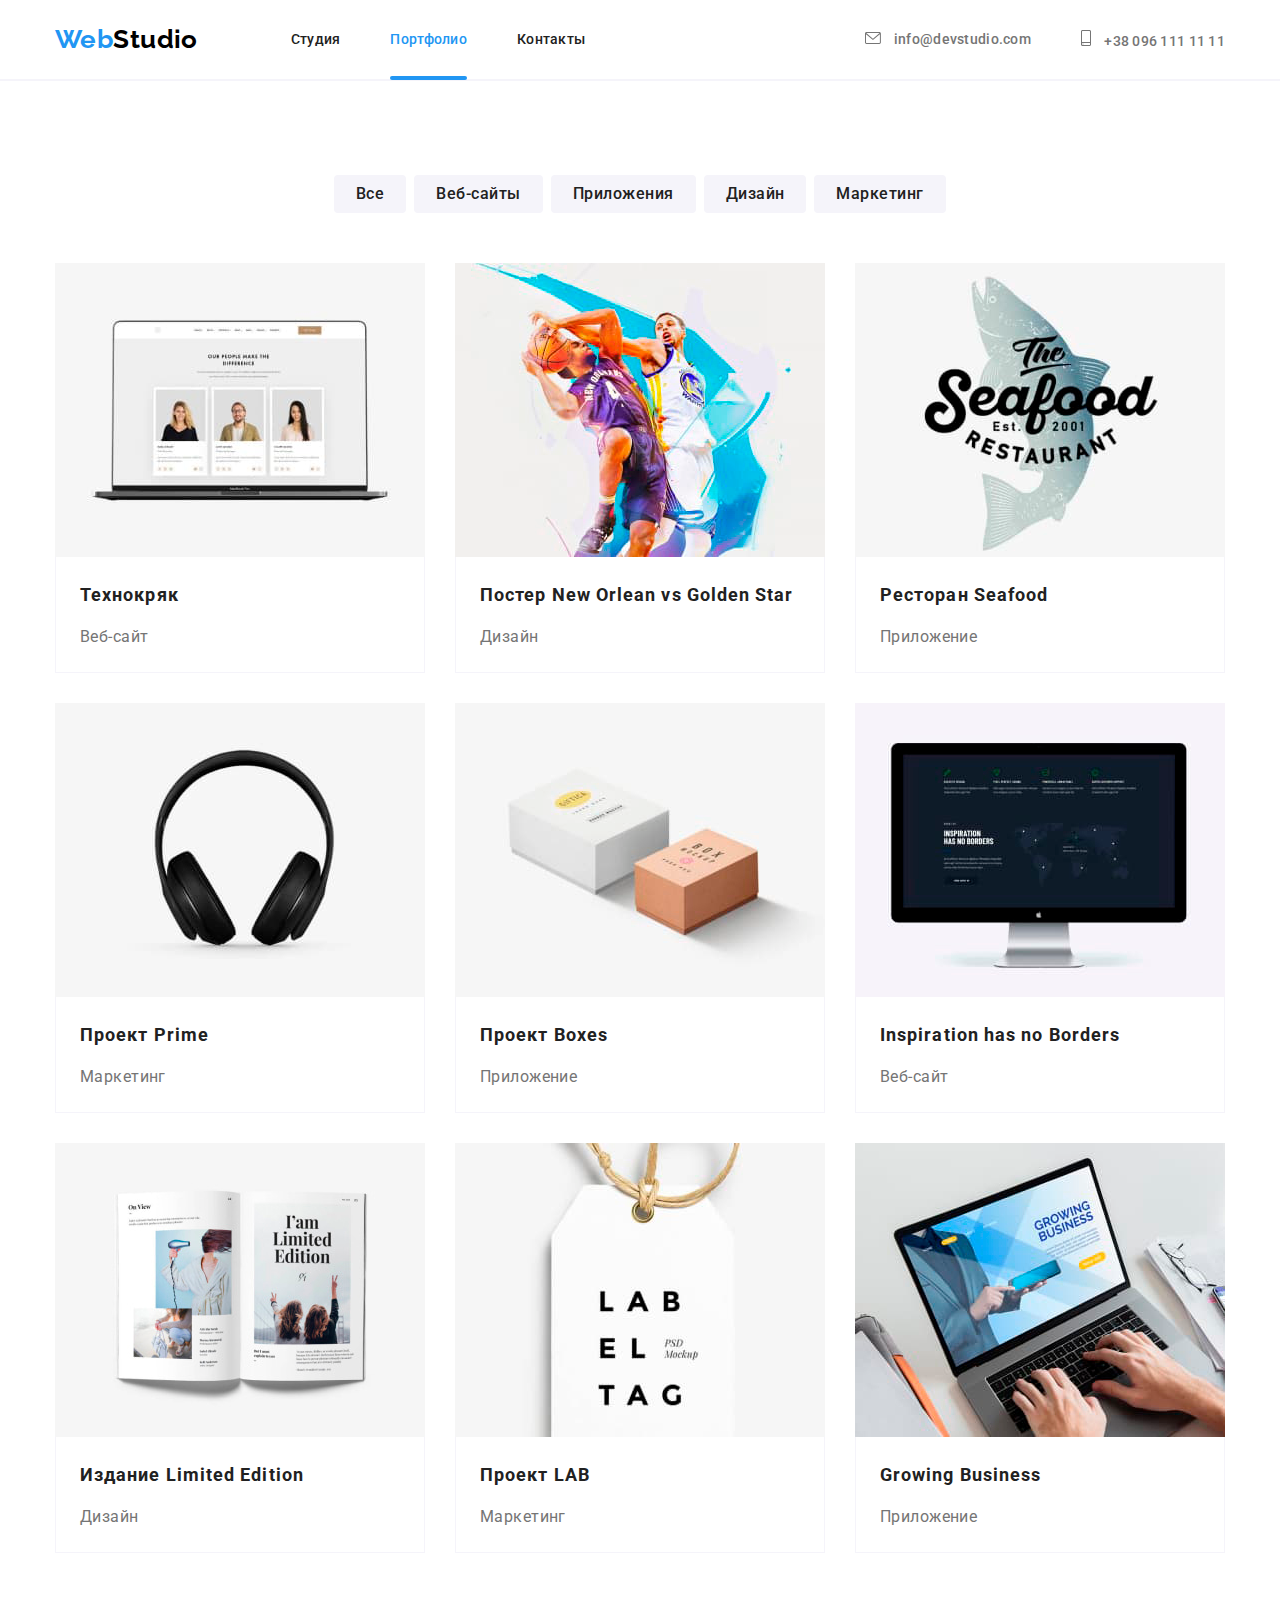
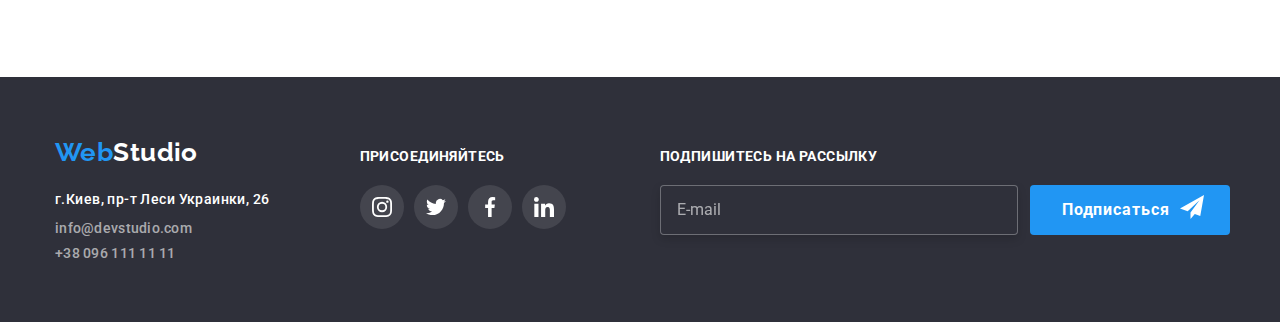
==== commit 4bfa1805: "Changed footer on the portfolio page" ====
--- a/portfolio.html
+++ b/portfolio.html
@@ -201,38 +201,39 @@
             </section>
     </main>
     <!--Footer-->
-    <footer>
+    <footer class="page-footer">
         <!--Адрес и контакты-->
-        <div class="footer-section">
-            <div class="footer-contacts">
-                <a lang="en" href="/" class="logo"><span>Web</span>Studio</a>
+        <div class="container container--flex">
+            <div class="page-footer__list">
+                <a lang="en" href="/" class="logo logo--invers"><span class="logo__part">Web</span>Studio</a>
                 <address>
-                    <ul class="contact">
-                        <li class="contact-item list"><a href="https://goo.gl/maps/WRn2uAey1RiogSLi9" class="link address"
+                    <ul class="address__list">
+                        <li class="address__item"><a href="https://goo.gl/maps/WRn2uAey1RiogSLi9" class="link address__link"
                                 target="_blank" rel="noopener noreferrer">г.Киев, пр-т Леси Украинки, 26</a></li>
-                        <li class="contact-item list"><a lang="en" href="mailto:info@devstudio.com"
-                                class="link contact">info@devstudio.com</a></li>
-                        <li class="contact-item list"><a href="tel:+380961111111" class="link contact">+38 096 111 11 11</a>
-                        </li>
+                        <li class="address__item"><a lang="en" href="mailto:info@devstudio.com"
+                                class="link link--invers">info@devstudio.com</a></li>
+                        <li class="address__item"><a href="tel:+380961111111" class="link link--invers">+38 096 111 11
+                                11</a></li>
                     </ul>
                 </address>
             </div>
     
-            <div class="footer-join">
-                <p class="join-title">Присоединяйтесь</p>
-                <ul class="join-social-buttons">
+            <div class="page-footer__block-join">
+                <p class="page-footer__title">Присоединяйтесь</p>
+                <ul class="social__list">
     
                     <li><a href="https://www.instagram.com" target="_blank" rel="noopener noreferrer"
-                            class="join-social-button">
-                            <svg class="join-social-icon">
+                            class="social__link social__link--dark">
+                            <svg class="social__icon social__icon--dark">
                                 <use href="./images/icons.svg#icon-instagram"></use>
                             </svg>
                         </a>
                     </li>
     
                     <li>
-                        <a href="https://twitter.com" target="_blank" rel="noopener noreferrer" class="join-social-button">
-                            <svg class="join-social-icon">
+                        <a href="https://twitter.com" target="_blank" rel="noopener noreferrer"
+                            class="social__link social__link--dark">
+                            <svg class="social__icon social__icon--dark">
                                 <use href="./images/icons.svg#icon-twitter"></use>
                             </svg>
                         </a>
@@ -240,8 +241,8 @@
     
                     <li>
                         <a href="https://www.facebook.com" target="_blank" rel="noopener noreferrer"
-                            class="join-social-button">
-                            <svg class="join-social-icon">
+                            class="social__link social__link--dark">
+                            <svg class="social__icon social__icon--dark">
                                 <use href="./images/icons.svg#icon-facebook"></use>
                             </svg>
                         </a>
@@ -249,8 +250,8 @@
     
                     <li>
                         <a href="https://www.linkedin.com/" target="_blank" rel="noopener noreferrer"
-                            class="join-social-button">
-                            <svg class="join-social-icon">
+                            class="social__link social__link--dark">
+                            <svg class="social__icon social__icon--dark">
                                 <use href="./images/icons.svg#icon-linkedin"></use>
                             </svg>
                         </a>
@@ -258,11 +259,11 @@
     
                 </ul>
             </div>
-            <div class="form-subscription">
-                <label for="subscription" class="subscription-text">Подпишитесь на рассылку</label>
-                <input type="email" id="subscription" name="subscription" placeholder="E-mail" class="subscription-input" />
-                <button type="submit" class="button primary button-subscription">Подписаться
-                    <svg class="send-icon" width="24" height="24">
+            <div class="page-footer__form">
+                <label for="subscription" class="page-footer__label">Подпишитесь на рассылку</label>
+                <input type="email" id="subscription" name="subscription" placeholder="E-mail" class="page-footer__input" />
+                <button type="submit" class="button main__button main__button--position">Подписаться
+                    <svg class="button__icon" width="24" height="24">
                         <use href="./images/icons.svg#icon-icon-send"></use>
                     </svg>
                 </button>
--- a/css/styles.css
+++ b/css/styles.css
@@ -209,7 +209,8 @@
 }
 .address__link {
     color: var(--accent-white-color);
-    font-style: normal;
+    line-height: 1.71;
+    letter-spacing: 0.03em;
 }
 
 .link--invers {
@@ -545,7 +546,7 @@
 }
 
 .page-footer__list {
-    margin-right: 70px;
+    margin-right: 90px;
 }
 
 .page-footer__block-join {
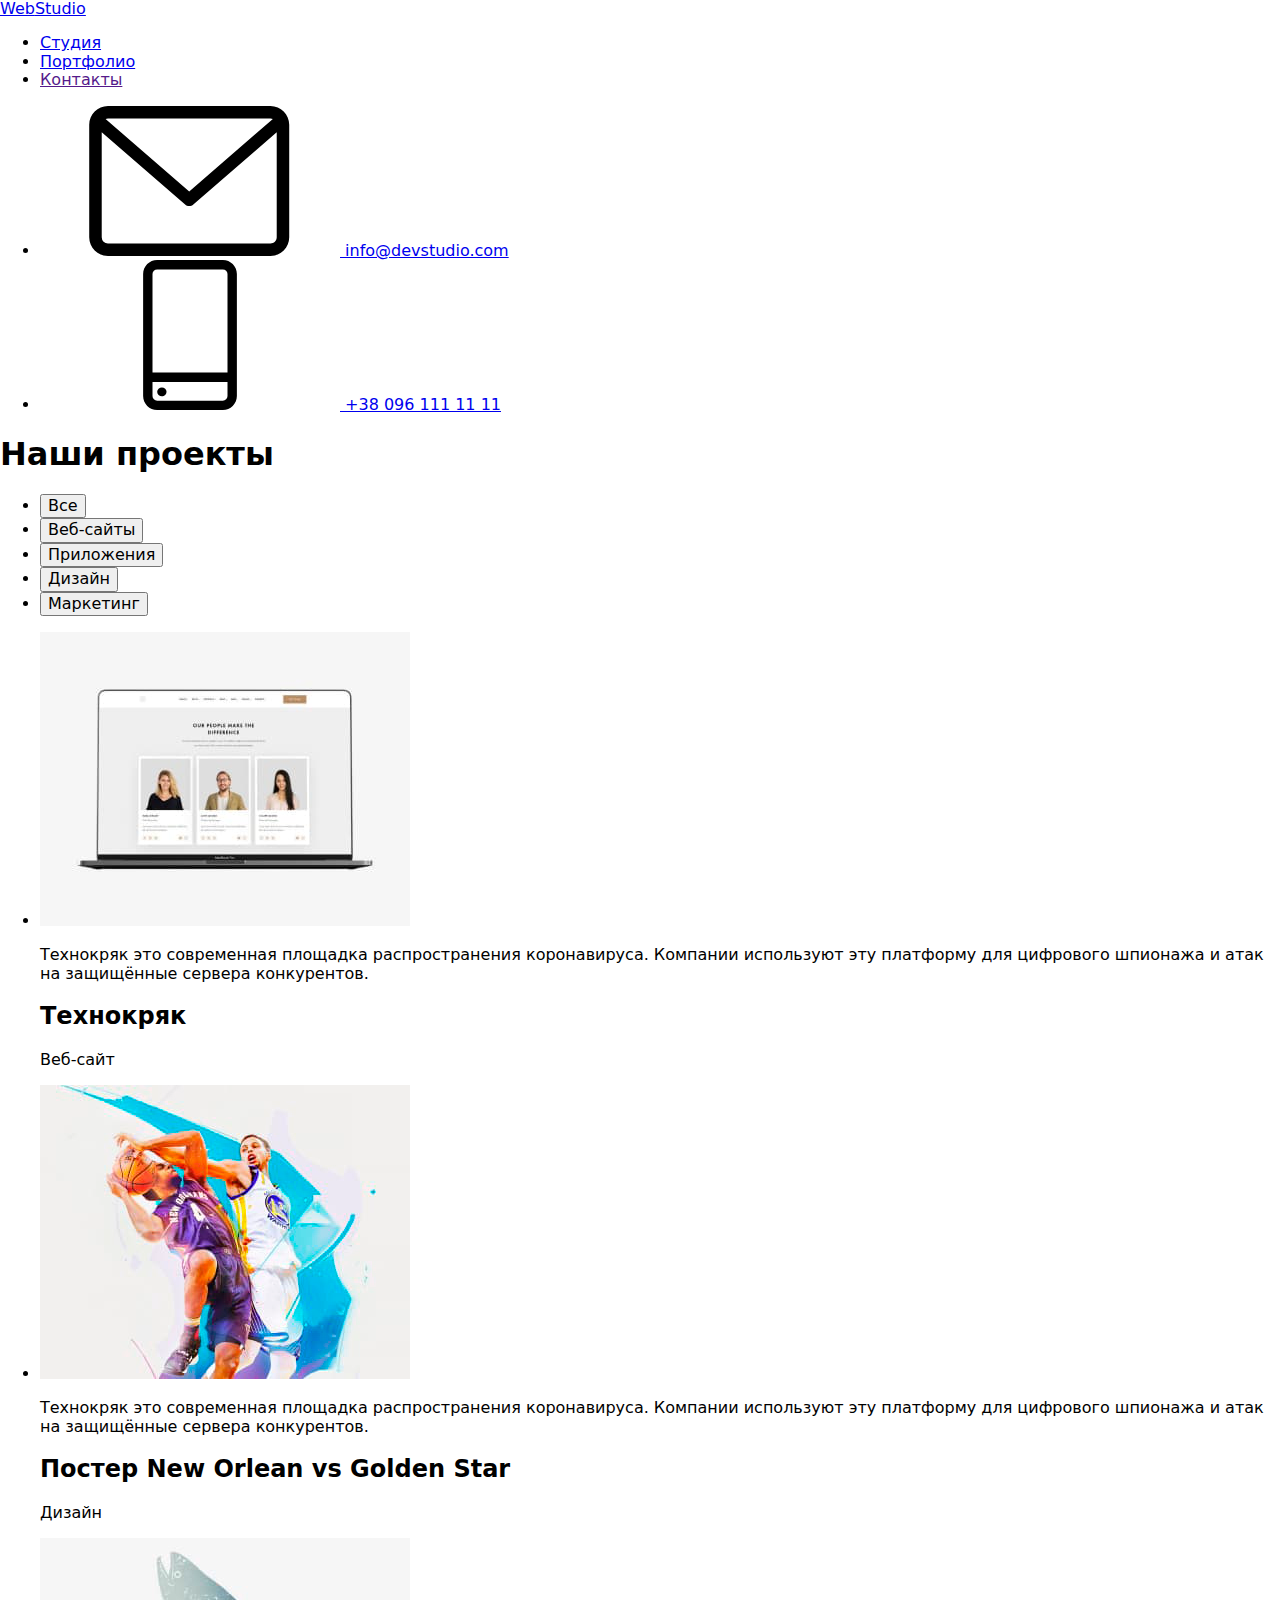
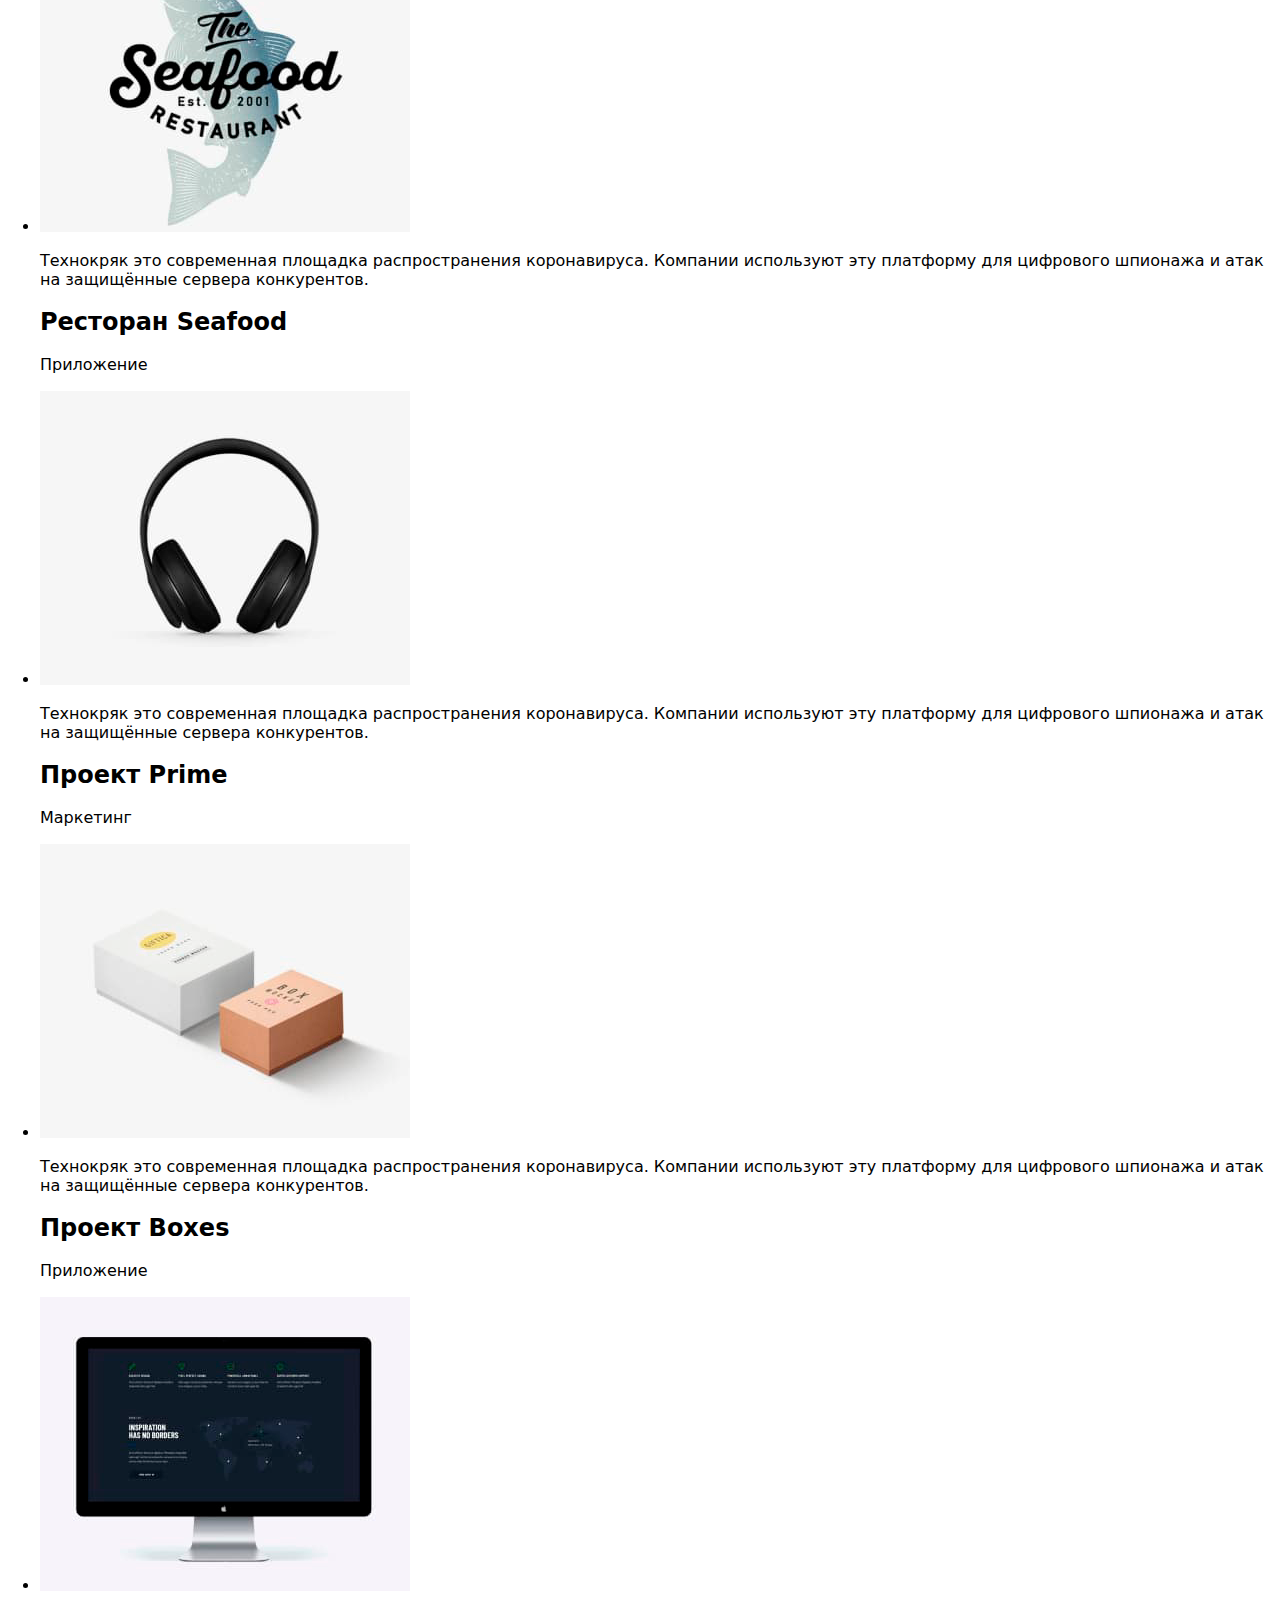
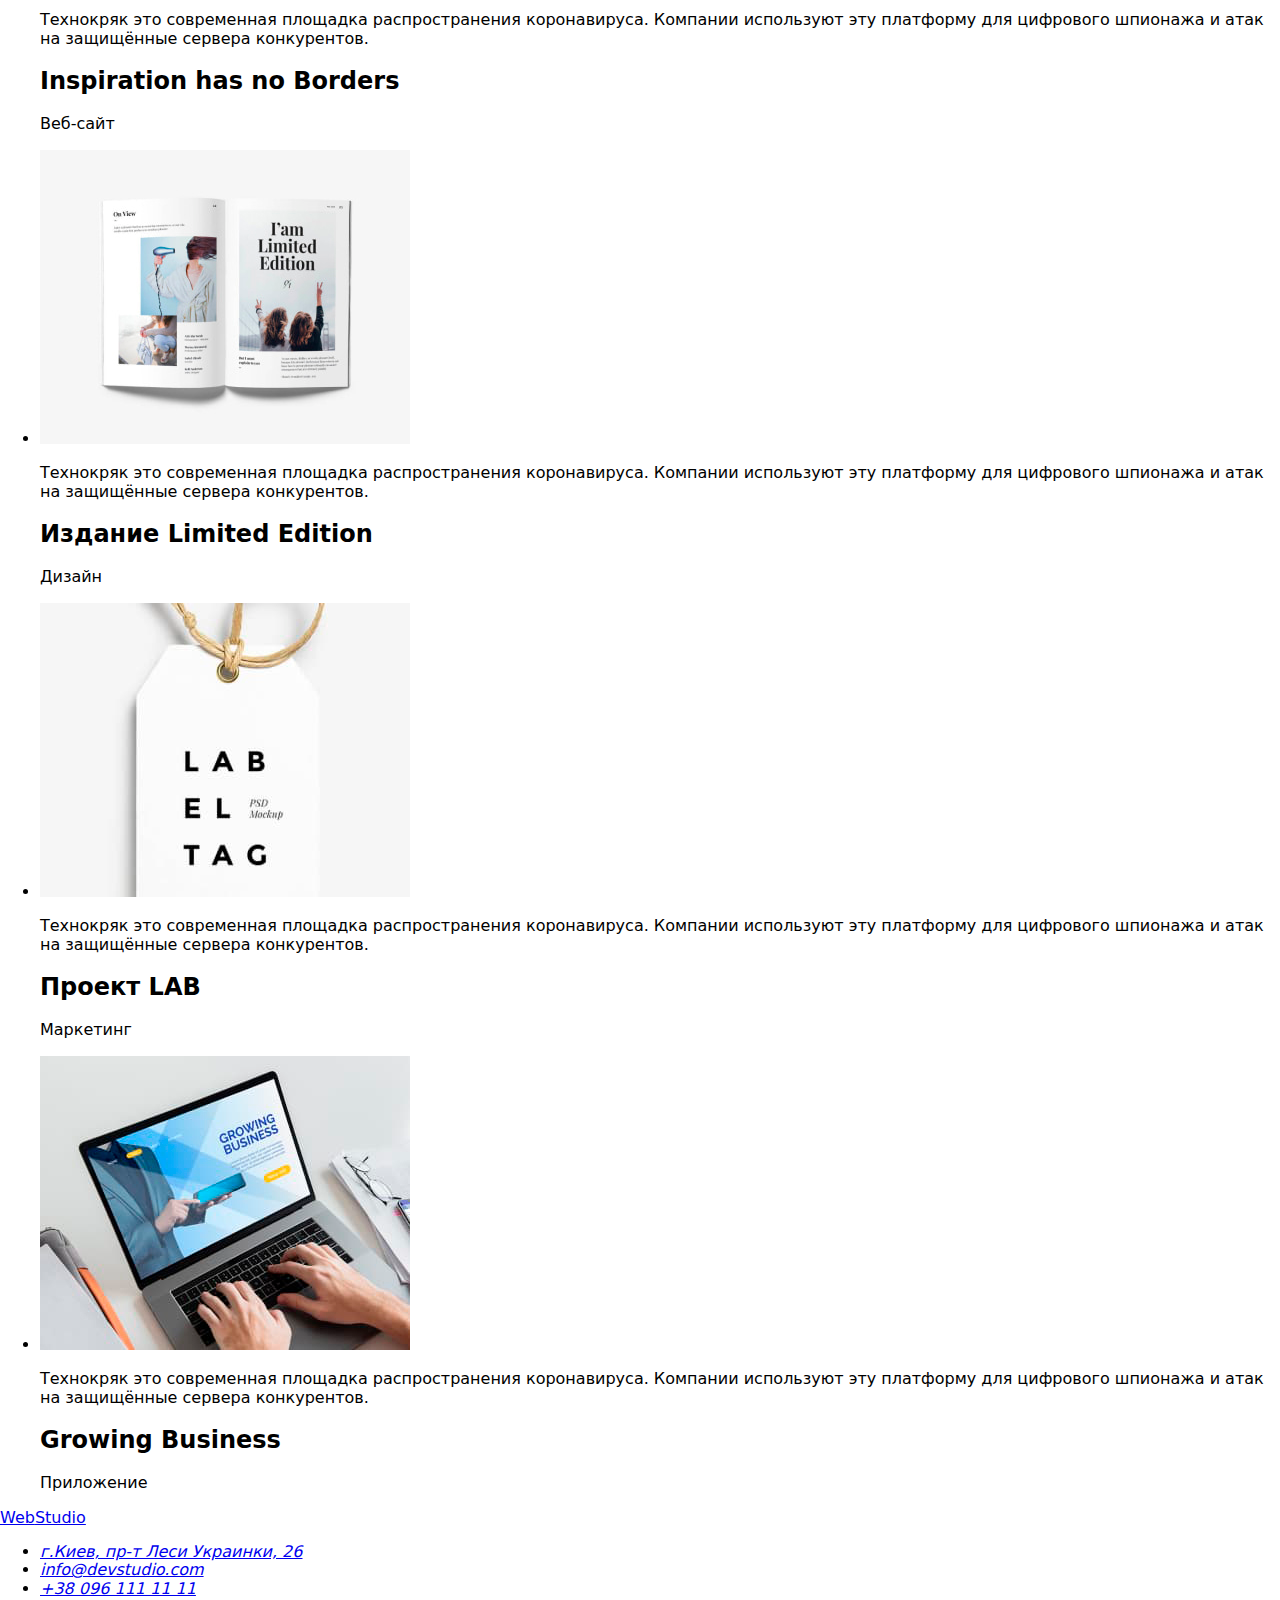
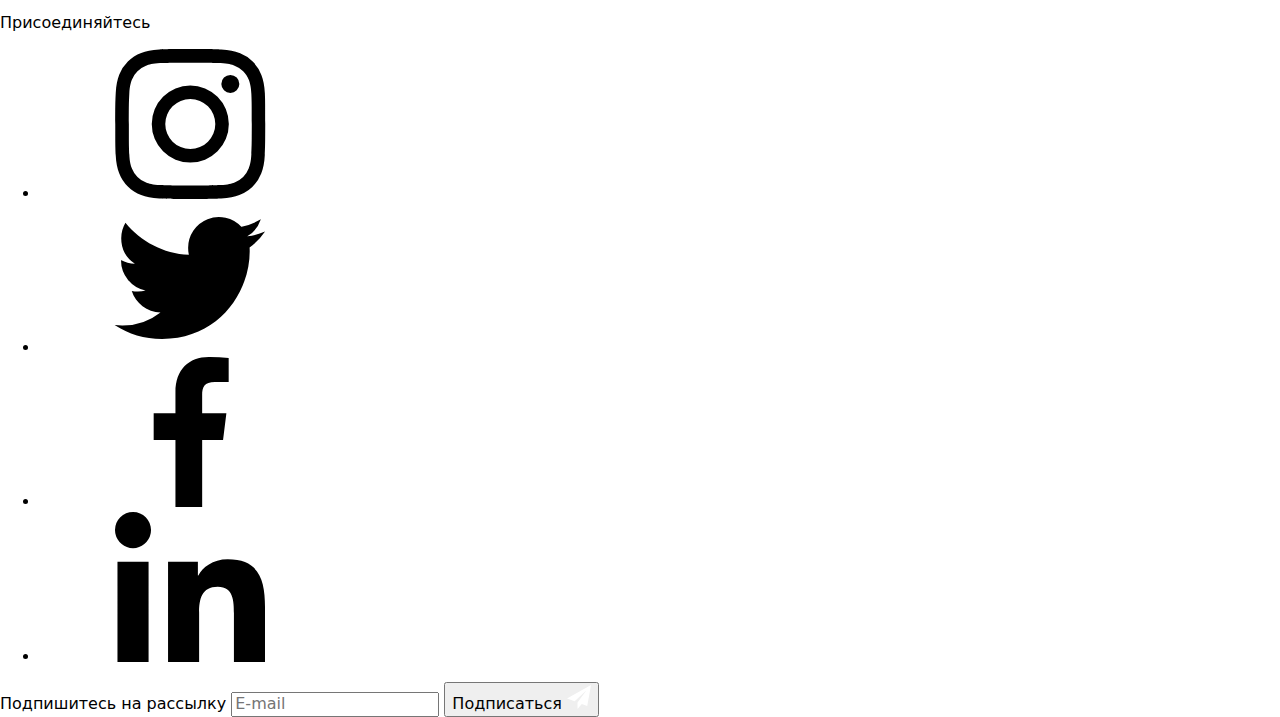
==== commit 9a135f9b: "Add scss files" ====
--- a/portfolio.html
+++ b/portfolio.html
@@ -9,7 +9,7 @@
         href="https://fonts.googleapis.com/css2?family=Raleway:wght@700&family=Roboto:wght@400;500;700;900&display=swap">
     <link rel="stylesheet"
         href="https://cdnjs.cloudflare.com/ajax/libs/modern-normalize/1.1.0/modern-normalize.min.css">
-    <link rel="stylesheet" href="./css/styles.css">
+    <link rel="stylesheet" href=".\dist\css\main.min.css">
 </head>
 
 <body>
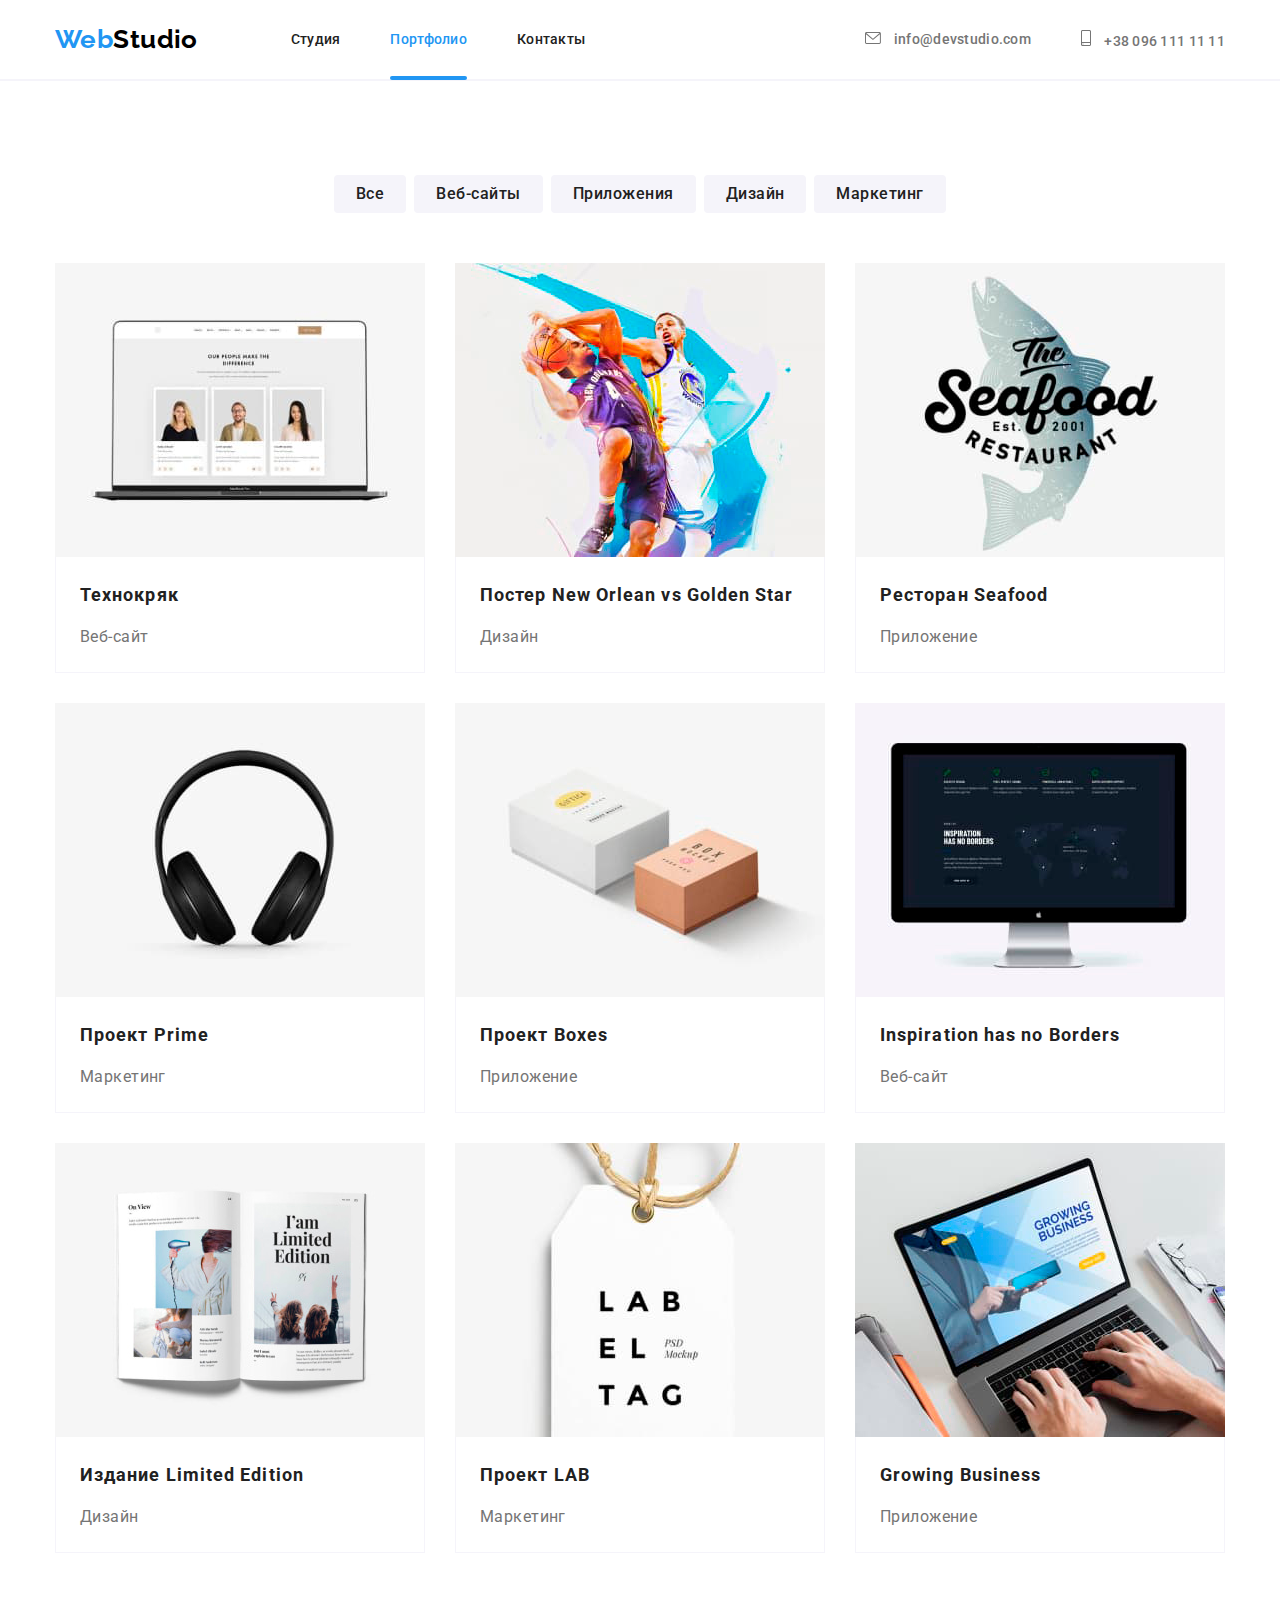
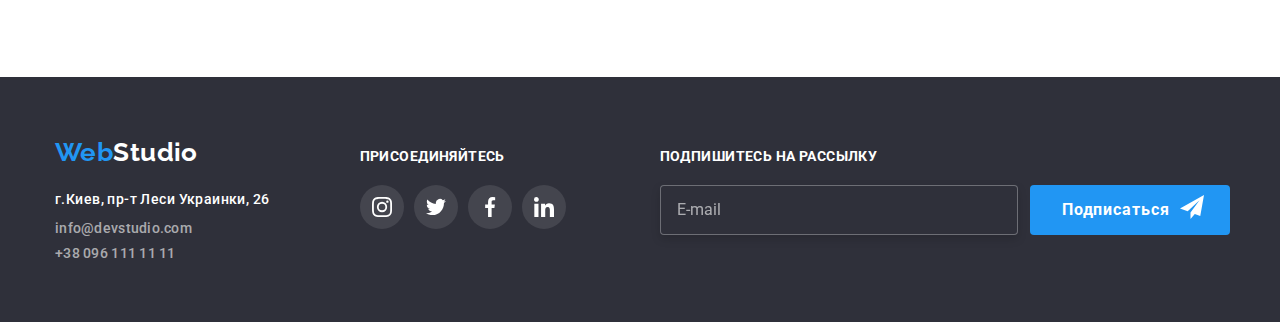
==== commit 018e2fe7: "Change links" ====
--- a/portfolio.html
+++ b/portfolio.html
@@ -9,7 +9,7 @@
         href="https://fonts.googleapis.com/css2?family=Raleway:wght@700&family=Roboto:wght@400;500;700;900&display=swap">
     <link rel="stylesheet"
         href="https://cdnjs.cloudflare.com/ajax/libs/modern-normalize/1.1.0/modern-normalize.min.css">
-    <link rel="stylesheet" href=".\dist\css\main.min.css">
+    <link rel="stylesheet" href=".\css\main.min.css">
 </head>
 
 <body>
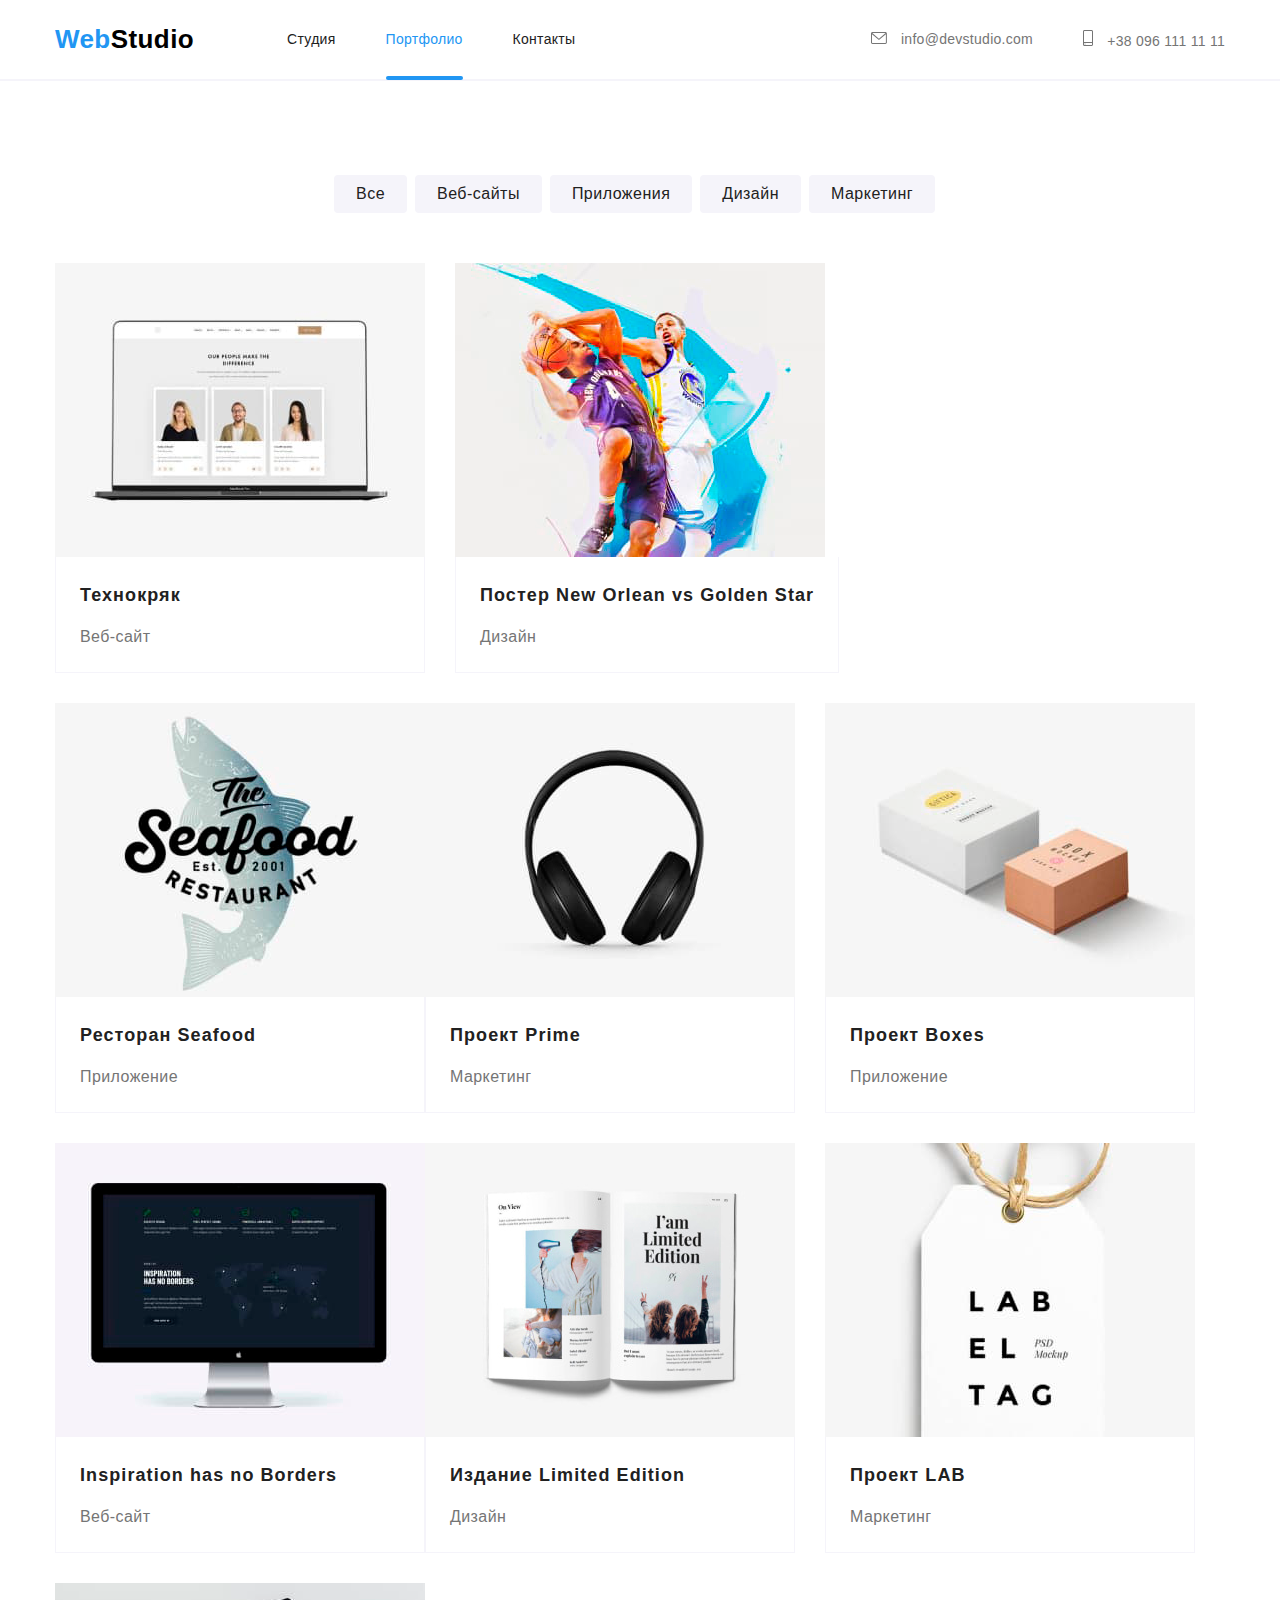
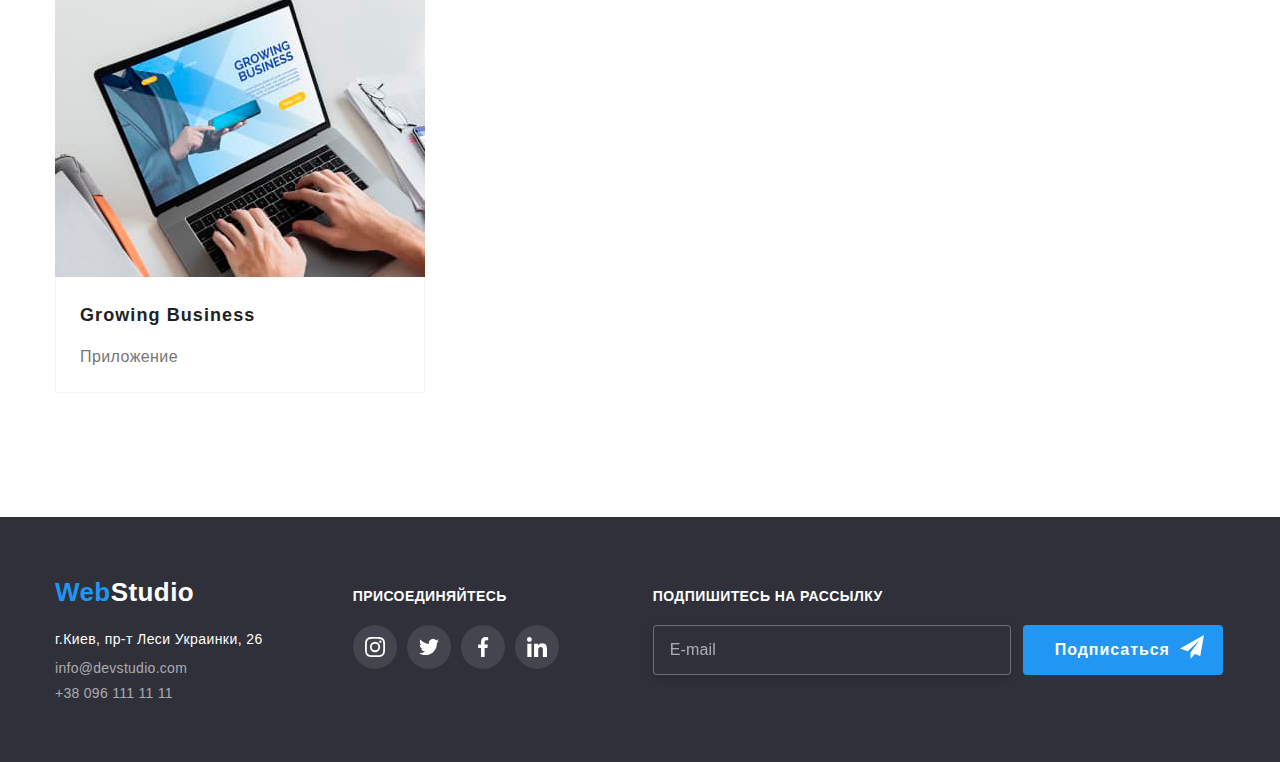
==== commit 876faace: "Add fonts in import, and &" ====
--- a/portfolio.html
+++ b/portfolio.html
@@ -5,8 +5,7 @@
     <meta http-equiv="X-UA-Compatible" content="IE=edge">
     <meta name="viewport" content="width=device-width, initial-scale=1.0">
     <title>WebStudio</title>
-    <link rel="stylesheet"
-        href="https://fonts.googleapis.com/css2?family=Raleway:wght@700&family=Roboto:wght@400;500;700;900&display=swap">
+    
     <link rel="stylesheet"
         href="https://cdnjs.cloudflare.com/ajax/libs/modern-normalize/1.1.0/modern-normalize.min.css">
     <link rel="stylesheet" href=".\css\main.min.css">
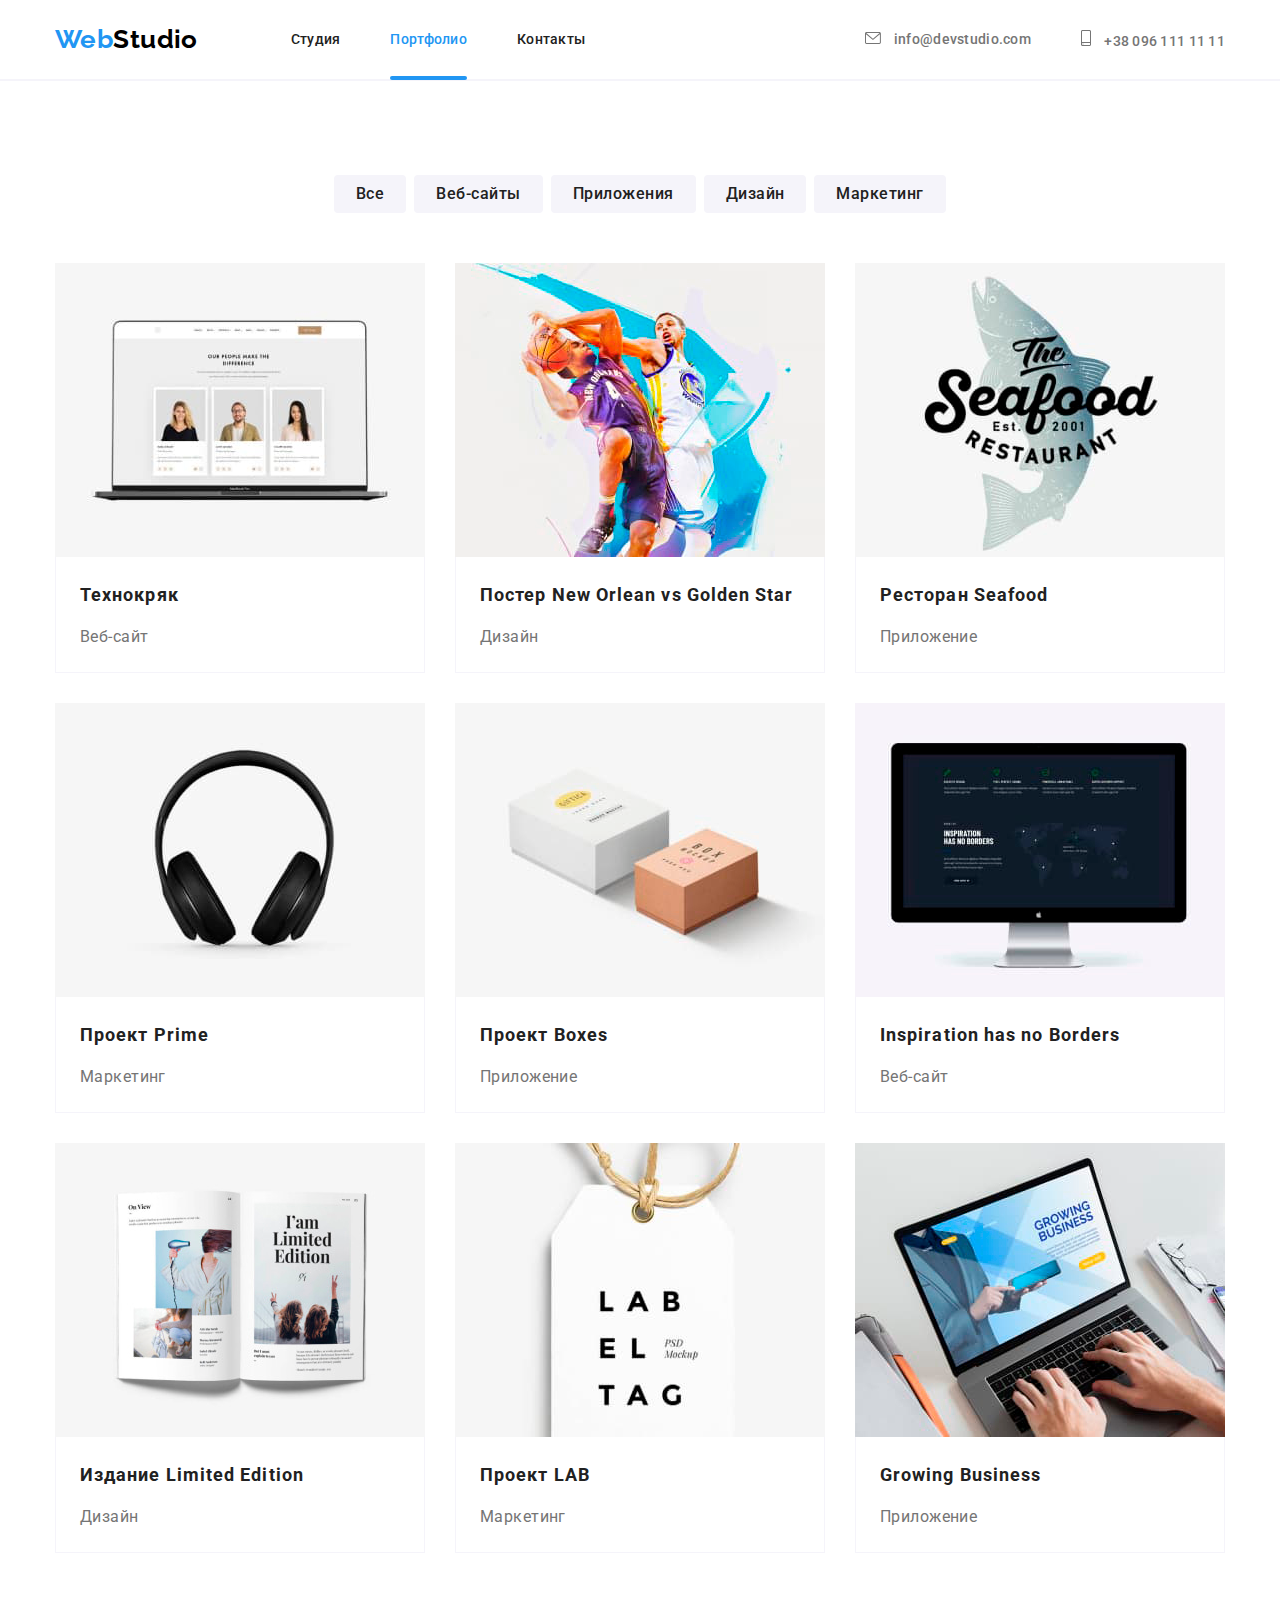
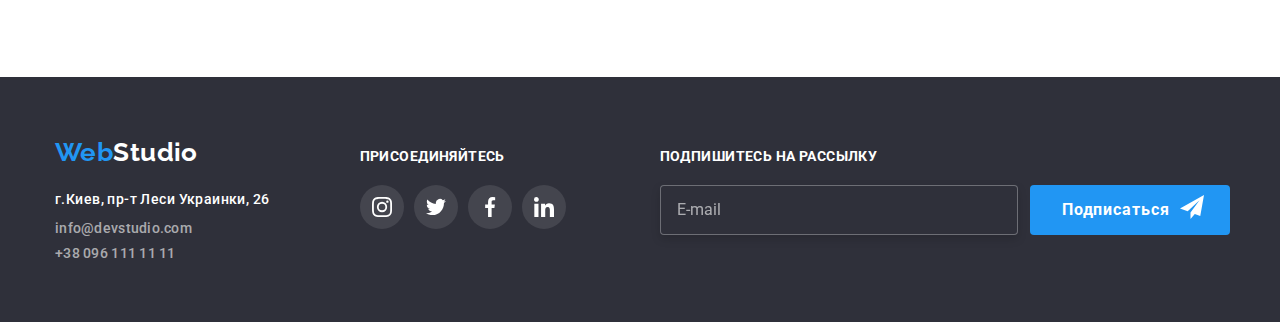
==== commit 072e56cf: "Renamed portfolio page items" ====
--- a/portfolio.html
+++ b/portfolio.html
@@ -8,7 +8,7 @@
     
     <link rel="stylesheet"
         href="https://cdnjs.cloudflare.com/ajax/libs/modern-normalize/1.1.0/modern-normalize.min.css">
-    <link rel="stylesheet" href=".\css\main.min.css">
+    <link rel="stylesheet" href="./css/main.min.css">
 </head>
 
 <body>
@@ -53,16 +53,16 @@
         <!--Кнопки фильтра-->
         <section class="section" >
             <div class="container">  
-                <ul class="filter__list">
-                    <li class="filter__item"><button type="button" class="button portfolio__button">Все</button></li>
-                    <li class="filter__item"><button type="button" class="button portfolio__button">Веб-сайты</button></li>
-                    <li class="filter__item"><button type="button" class="button portfolio__button">Приложения</button></li>
-                    <li class="filter__item"><button type="button" class="button portfolio__button">Дизайн</button></li>
-                    <li class="filter__item"><button type="button" class="button portfolio__button">Маркетинг</button></li>
+                <ul class="filter">
+                    <li class="filter__item"><button type="button" class="button filter__button">Все</button></li>
+                    <li class="filter__item"><button type="button" class="button filter__button">Веб-сайты</button></li>
+                    <li class="filter__item"><button type="button" class="button filter__button">Приложения</button></li>
+                    <li class="filter__item"><button type="button" class="button filter__button">Дизайн</button></li>
+                    <li class="filter__item"><button type="button" class="button filter__button">Маркетинг</button></li>
                 </ul>
                 
             <!--Портфолио-->
-                    <ul class="portfolio__list">
+                    <ul class="portfolio">
                         <li class="portfolio__item">
                             <a class="portfolio__link">
                                 <div class="portfolio__wrapp">
--- a/css/main.min.css
+++ b/css/main.min.css
@@ -0,0 +1,2 @@
+@import url("https://fonts.googleapis.com/css2?family=Open+Sans:wght@400;700&family=Raleway:wght@700&family=Roboto:wght@400;500;700;900&display=swap");.visually-hidden{position:absolute;width:1px;height:1px;margin:-1px;border:0;padding:0;white-space:nowrap;clip-path:inset(100%);clip:rect(0 0 0 0);overflow:hidden}ul{list-style:none;margin:0;padding:0}h1,h2,h3,p{margin:0;padding:0}img{display:block;max-width:100%}body{background:#fff;color:#757575;font-family:Roboto, sans-serif;letter-spacing:0.03em;font-size:14px;line-height:1.71}.container{width:1200px;padding-left:15px;padding-right:15px;margin-left:auto;margin-right:auto}.container--flex{display:flex}.section{padding-top:94px;padding-bottom:94px}.section__title{color:#212121;font-size:36px;line-height:1.17;text-align:center;margin-bottom:50px}.main__button,.filter__button{display:block;border:none;font-family:inherit;font-size:16px;cursor:pointer;border-radius:4px;transition:color 250ms cubic-bezier(0.4, 0, 0.2, 1),background-color 250ms cubic-bezier(0.4, 0, 0.2, 1),box-shadow 250ms cubic-bezier(0.4, 0, 0.2, 1)}.main__button{justify-content:center;align-items:center;margin-right:auto;margin-left:auto;padding:10px 32px;min-width:200px;font-weight:700;letter-spacing:0.06em;line-height:1.87;background-color:#2196f3;color:#fff}.main__button--margin{margin-top:30px}.main__button--position{position:absolute;left:370px;top:48px;text-align:start}.main__button:hover,.main__button:focus{background-color:#188ce8;box-shadow:0px 4px 4px rgba(0,0,0,0.15)}.filter__button{background-color:#f5f4fa;color:#212121;font-weight:500;line-height:1.62;letter-spacing:0.03em;padding:6px 22px}.filter__button:hover,.filter__button:focus{background-color:#2196f3;color:#fff;box-shadow:0px 4px 4px rgba(0,0,0,0.25)}.page-header{padding-top:24px;padding-bottom:24px;border-bottom:2px solid #f5f4fa}.site-nav{display:flex;align-items:center}.site-nav__list{display:flex;margin-left:93px}.site-nav__item{margin-right:50px}.site-nav__item:last-child{margin-right:0}.link{display:block;font-weight:500;line-height:1.14;letter-spacing:0.02em;text-decoration:none;position:relative;transition:color 250ms cubic-bezier(0.4, 0, 0.2, 1),background-color 250ms cubic-bezier(0.4, 0, 0.2, 1)}.link:hover,.link:focus{color:#2196f3}.link--invers{color:rgba(255,255,255,0.6)}.site-nav__link{color:#212121}.site-nav__link--current{color:#2196f3}.site-nav__link--current::after{position:absolute;bottom:-32px;content:'';display:block;width:100%;height:4px;border-radius:2px;background-color:#2196f3}.page-header__icon{display:inline-block;cursor:pointer;margin-right:10px;width:16px;height:12px;fill:#757575;transition-property:fill;transition-duration:250ms;transition-timing-function:cubic-bezier(0.4, 0, 0.2, 1)}.page-header__icon--dimension{width:10px;height:16px}.page-header__icon:hover,.page-header__icon:focus{fill:#2196f3}.page-header__list{display:flex;margin-left:auto;align-items:center}.page-header__link{color:#757575}.page-header__link:focus .page-header__icon,.page-header__link:hover .page-header__icon{fill:#2196f3}.page-header__item+.page-header__item{margin-left:50px}.address__item{margin-bottom:9px;margin-top:0;font-style:normal}.address__item:last-child{margin-bottom:0}.address__link{color:#fff;line-height:1.71;letter-spacing:0.03em}.logo{display:inline-block;color:#000000;font-family:Raleway, sans-serif;font-weight:700;font-size:26px;line-height:1.2;text-decoration:none;transition-property:color 250ms cubic-bezier(0.4, 0, 0.2, 1)}.logo:hover,.logo:focus,.logo__part{color:#2196f3}.logo--invers{color:#fff;padding-bottom:0;padding-top:0;margin-bottom:20px}.hero{min-height:600px;background-image:linear-gradient(rgba(47,48,58,0.4), rgba(47,48,58,0.4)),url(.../images/hero.jpg);margin-left:auto;margin-right:auto;padding-top:200px;padding-bottom:200px;max-width:1600px;background-size:cover}.hero__title{text-transform:uppercase;color:#fff;font-weight:900;font-size:44px;line-height:1.36;letter-spacing:0.06em;margin-bottom:30px;text-align:center}.benefits__list{display:flex}.benefits__item{width:270px}.benefits__item+.benefits__item{margin-left:30px}.benefits__title{color:#212121;font-weight:700;line-height:1.14;text-transform:uppercase;margin-bottom:10px}.benefits__icon{width:70px;height:70px}.benefits__wrapp{display:flex;justify-content:center;align-items:center;padding:0;border:none;width:270px;height:120px;border-radius:4px;background-color:#f5f4fa;margin-bottom:30px}.works{padding-top:0}.works__list{display:flex}.works__item+.works__item{margin-left:30px}.works__wrapp{position:relative}.works__title{position:absolute;color:#fff;font-weight:700;line-height:1.14;text-transform:uppercase;background-color:rgba(47,48,58,0.8);padding-top:27px;padding-bottom:27px;width:100%;text-align:center;bottom:0;left:0}.team{background-color:#f5f4fa}.team__list{display:flex;font-size:16px;line-height:1.9;justify-content:space-between}.team__item{width:270px;background:#ffffff;text-align:center;border-radius:0px 0px 4px 4px;box-shadow:0px 1px 3px rgba(0,0,0,0.12),0px 1px 1px rgba(0,0,0,0.14),0px 2px 1px rgba(0,0,0,0.2)}.team__item:last-child{margin-right:0}.team__wrapp{padding:30px 32px}.team__member{color:#212121;font-weight:500;margin-bottom:10px}.team__master{margin-bottom:16px}.social__list{display:flex;justify-content:space-between;width:206px}.social__icon{padding:0;cursor:pointer;width:20px;height:20px;fill:#afb1b8}.social__icon--dark{fill:#fff}.social__link{cursor:pointer;padding:12px;display:flex;justify-content:space-between;width:44px;height:44px;border-radius:50%;border:none;background-color:#fff;transition:background-color 250ms cubic-bezier(0.4, 0, 0.2, 1),fill 250ms cubic-bezier(0.4, 0, 0.2, 1)}.social__link--dark{background-color:rgba(255,255,255,0.1)}.social__link:hover,.social__link:focus{background-color:#2196f3}.social__link:hover .social__icon,.social__link:focus .social__icon{fill:#fff}.clients__list{display:flex;justify-content:space-between}.clients__icon{padding:0;cursor:pointer;width:106px;height:60px;fill:#afb1b8;transition:fill 250ms cubic-bezier(0.4, 0, 0.2, 1)}.clients__link{cursor:pointer;padding:16px 32px;display:flex;justify-content:space-between;width:170px;height:92px;border:1px solid #afb1b8;border-radius:4px;transition:border 250ms cubic-bezier(0.4, 0, 0.2, 1);background-color:#fff}.clients__link:hover,.clients__link:focus{border:1px solid #2196f3}.clients__link:hover .clients__icon,.clients__link:focus .clients__icon{fill:#2196f3}.filter{width:612px;display:flex;margin-bottom:50px;margin-right:auto;margin-left:auto}.filter__item+.filter__item{margin-left:8px}.portfolio{display:flex;flex-wrap:wrap}.portfolio__title{color:#212121;font-weight:700;font-size:18px;line-height:2;letter-spacing:0.06em;margin-bottom:9px}.portfolio__text{font-size:16px;line-height:1.87;color:#757575}.portfolio__meta{padding:20px 24px;border-bottom:1px solid #f5f4fa;border-right:1px solid #f5f4fa;border-left:1px solid #f5f4fa}.portfolio__wrapp{position:relative;overflow:hidden}.portfolio__backdrop{position:absolute;opacity:0;bottom:0;width:100%;height:100%;color:#fff;margin:0;font-size:16px;line-height:1.87;padding:63px 24px;background-color:rgba(33,150,243,0.9);transform:translateY(100%);transition:transform 400ms cubic-bezier(0.4, 0, 0.2, 1),opacity 500ms cubic-bezier(0.4, 0, 0.2, 1)}.portfolio__item{margin-right:30px;margin-bottom:30px}.portfolio__item:nth-child(3n){margin-right:0}.portfolio__item:nth-child(-n+3){margin-top:0}.portfolio__link{display:block;transition:box-shadow 250ms cubic-bezier(0.4, 0, 0.2, 1)}.portfolio__link:hover .portfolio__backdrop,.portfolio__link:focus .portfolio__backdrop{opacity:1;transform:translateY(0%)}.portfolio__link:hover,.portfolio__link:focus{cursor:pointer;box-shadow:0px 1px 1px rgba(0,0,0,0.12),0px 4px 4px rgba(0,0,0,0.06),1px 4px 6px rgba(0,0,0,0.16)}.page-footer{background-color:#2f303a;padding-bottom:60px;padding-top:60px}.page-footer__list{margin-right:90px}.page-footer__block-join{padding-top:12px}.page-footer__title{font-weight:700;line-height:1.14;text-transform:uppercase;color:#fff;margin-bottom:20px}.page-footer__form{position:relative;display:flex;flex-direction:column;margin-left:94px;padding-top:12px}.page-footer__input{background-color:#2f303a;width:358px;height:50px;padding:15px 16px;margin:0;border:1px solid rgba(255,255,255,0.3);filter:drop-shadow(0px 4px 4px rgba(0,0,0,0.15));border-radius:4px;outline:none;color:#fff}.page-footer__input::placeholder{font-weight:400;font-size:16px;line-height:1.25;letter-spacing:0.01em;color:rgba(255,255,255,0.6)}.page-footer__label{padding:0;margin:0;margin-bottom:20px;color:#fff;font-weight:700;line-height:1.14;text-transform:uppercase}.button__icon{position:absolute;margin-left:10px}.backdrop{position:fixed;opacity:1;width:100%;height:100%;top:0;left:0;background-color:rgba(0,0,0,0.2);transition:opacity 250ms cubic-bezier(0.4, 0, 0.2, 1)}.is-hidden{opacity:0;pointer-events:none;transform:translate(-50%, -50%) scale(1.5)}.modal{padding:40px;position:absolute;width:528px;background-color:#fff;top:50%;left:50%;box-shadow:1px solid rgba(0,0,0,0.1);border-radius:4px;transform:translate(-50%, -50%) scale(1);transition:transform 550ms cubic-bezier(0.4, 0, 0.2, 1)}.modal__icon{padding:0;width:18px;height:18px;fill:#000000}.modal__icon:hover{fill:#2196f3}.modal__button{position:absolute;right:8px;top:8px;cursor:pointer;display:flex;justify-content:center;align-items:center;width:30px;height:30px;border-radius:50%;border:1px solid rgba(0,0,0,0.1);background-color:#fff;transition:fill 550ms cubic-bezier(0.4, 0, 0.2, 1)}.modal__text{font-style:normal;font-weight:bold;font-size:20px;line-height:1.15;text-align:center;color:#212121;margin-bottom:30px}.form__textarea{resize:none;height:120px;width:100%;padding:12px 16px;border:1px solid rgba(33,33,33,0.2);border-radius:4px;transition:border 550ms cubic-bezier(0.4, 0, 0.2, 1)}.form__textarea::placeholder{font-weight:400;font-size:12px;line-height:1.17;letter-spacing:0.01em;color:rgba(117,117,117,0.5)}.form__textarea:focus{border:1px solid #2196f3;outline:none}.form__field{position:relative;display:flex;flex-direction:column;margin-bottom:28px}.form__field:nth-child(4){margin-bottom:20px}.form__input{margin:0;padding:0;padding:11px 12px;padding-left:42px;border:1px solid rgba(33,33,33,0.2);border-radius:4px;transition:border 550ms cubic-bezier(0.4, 0, 0.2, 1)}.form__input:focus{border:1px solid #2196f3;outline:none}.form__input:focus+.form__icon{fill:#2196f3}.form__label{position:absolute;transform-origin:left bottom;bottom:100%;transform:translateY(-4px);margin:0;padding:0;font-weight:400;font-size:12px;line-height:1.17;letter-spacing:0.01em;color:#757575}.form__icon{position:absolute;top:50%;left:12px;transform:translateY(-50%);transition:fill 350ms cubic-bezier(0.4, 0, 0.2, 1)}.checkbox__input{appearance:none;position:absolute}.checkbox__input:checked+.checkbox__icon{border-color:#2196f3;background-color:#2196f3;background-image:url("../images/icon-check.svg");background-size:contain;background-origin:border-box}.checkbox__icon{display:block;width:16px;height:15px;border:2px solid #212121;border-radius:2px;margin-right:7px;margin-right:auto;margin-left:auto;transition:background-color 350ms cubic-bezier(0.4, 0, 0.2, 1),border-color 350ms cubic-bezier(0.4, 0, 0.2, 1)}.checkbox__label{display:flex;align-items:center;font-weight:400;color:#757575}.checkbox__link{margin-left:4px;display:inline-block;font-weight:400;text-decoration-line:underline;color:#2196f3}
+/*# sourceMappingURL=main.min.css.map */